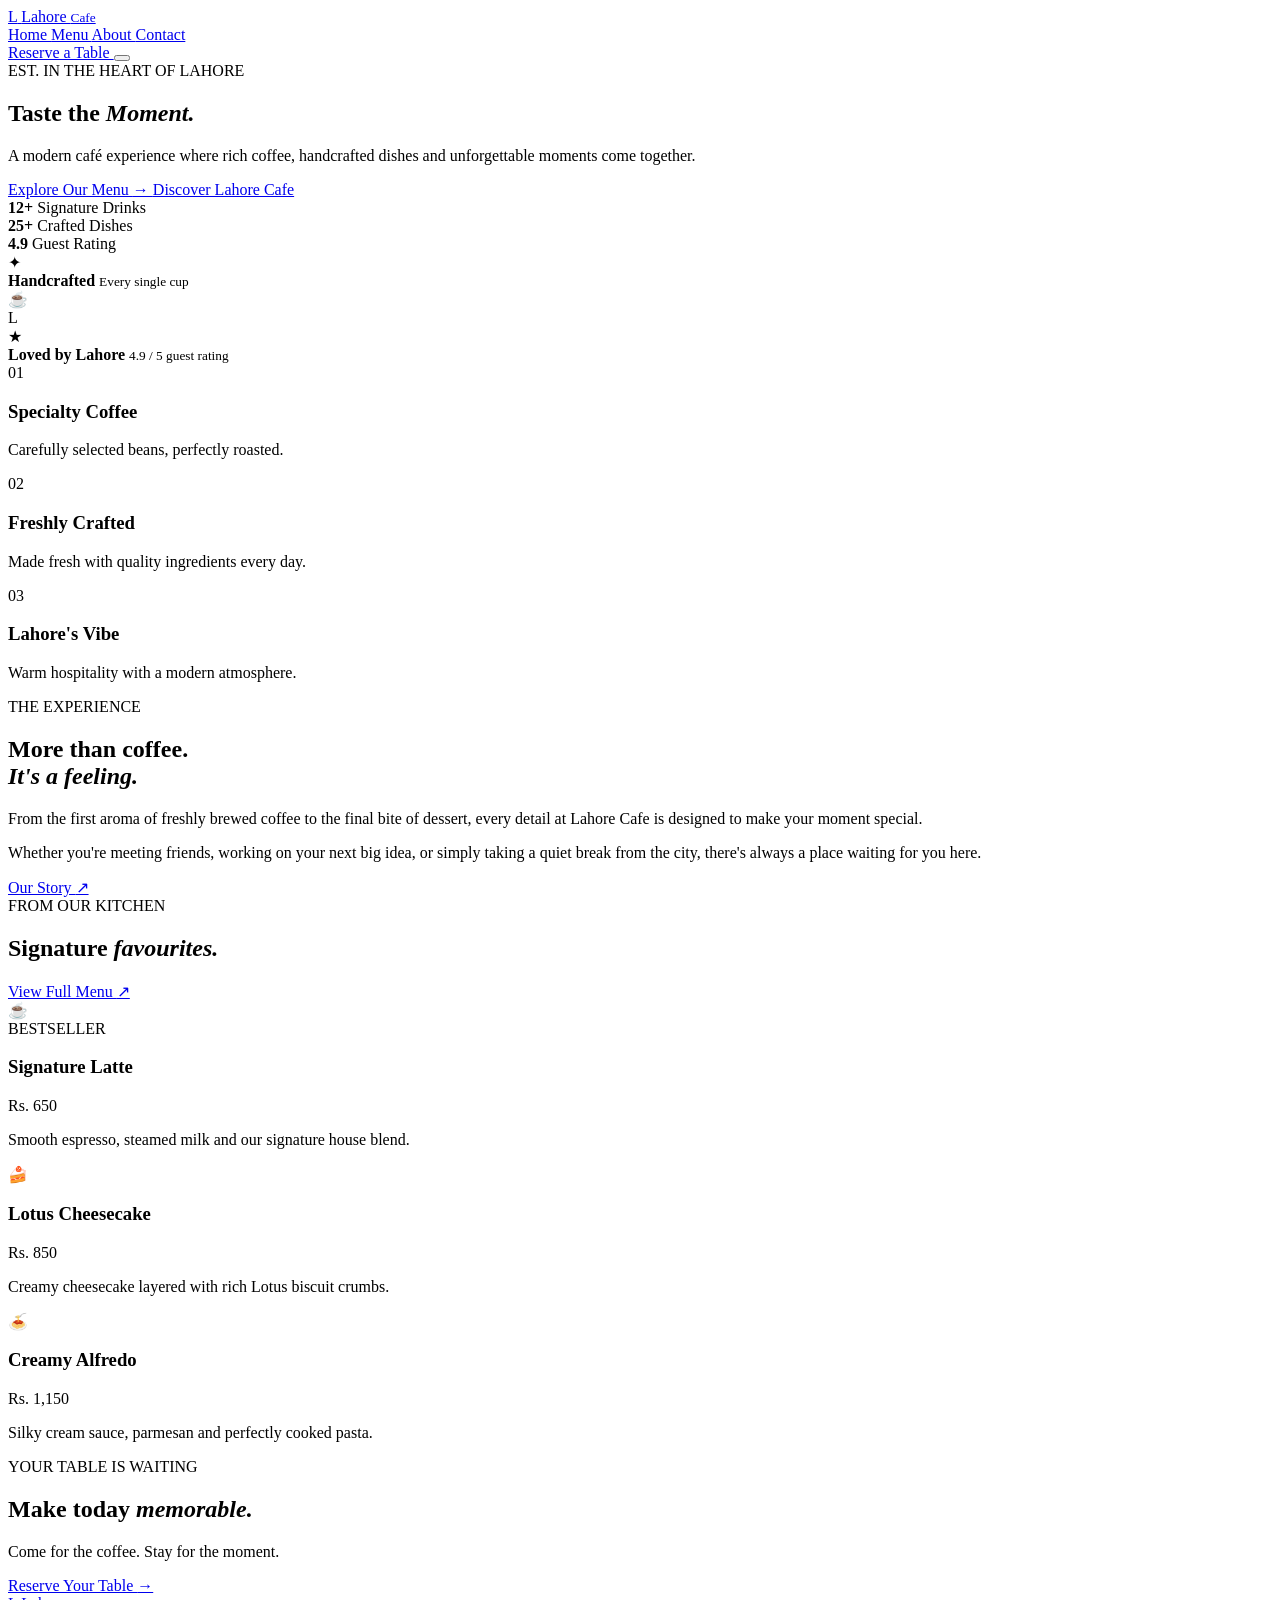
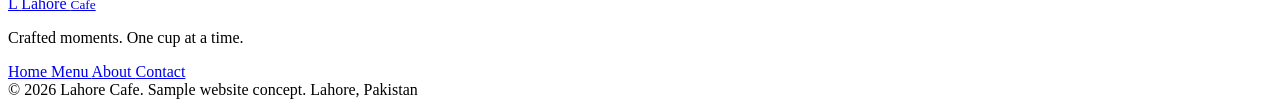
==== index.html @ 4e948d3b "Add files via upload" ====
<!DOCTYPE html>
<html lang="en">
<head>
    <meta charset="UTF-8">

    <meta
        name="viewport"
        content="width=device-width, initial-scale=1.0"
    >

    <meta
        name="description"
        content="Lahore Cafe — a premium café experience in the heart of Lahore."
    >

    <title>Lahore Cafe — Taste The Moment</title>

    <!-- Google Fonts -->
    <link rel="preconnect" href="https://fonts.googleapis.com">
    <link rel="preconnect" href="https://fonts.gstatic.com" crossorigin>

    <link
        href="https://fonts.googleapis.com/css2?family=Cormorant+Garamond:wght@400;500;600;700&family=Inter:wght@300;400;500;600&display=swap"
        rel="stylesheet"
    >

    <!-- Main CSS -->
    <link rel="stylesheet" href="style.css">
</head>

<body>

    <!-- =====================================================
         BACKGROUND
    ====================================================== -->

    <div class="ambient-background">

        <div class="ambient-glow glow-one"></div>
        <div class="ambient-glow glow-two"></div>
        <div class="ambient-glow glow-three"></div>

        <div class="grain"></div>

    </div>


    <!-- =====================================================
         NAVIGATION
    ====================================================== -->

    <header class="navbar" id="navbar">

        <a href="index.html" class="logo">
            <span class="logo-mark">L</span>

            <span class="logo-text">
                Lahore
                <small>Cafe</small>
            </span>
        </a>


        <nav class="nav-links" id="navLinks">

            <a href="index.html" class="active">
                Home
            </a>

            <a href="menu.html">
                Menu
            </a>

            <a href="about.html">
                About
            </a>

            <a href="contact.html">
                Contact
            </a>

        </nav>


        <a href="contact.html" class="nav-button">
            Reserve a Table
        </a>


        <button
            class="menu-toggle"
            id="menuToggle"
            aria-label="Open navigation"
        >
            <span></span>
            <span></span>
            <span></span>
        </button>

    </header>



    <!-- =====================================================
         HERO
    ====================================================== -->

    <main>

        <section class="hero">

            <!-- Left content -->

            <div class="hero-content">

                <div class="hero-eyebrow">
                    <span></span>
                    EST. IN THE HEART OF LAHORE
                </div>


                <h1 class="hero-title">

                    Taste
                    <span>the</span>

                    <em>
                        Moment.
                    </em>

                </h1>


                <p class="hero-description">

                    A modern café experience where rich coffee,
                    handcrafted dishes and unforgettable moments
                    come together.

                </p>


                <div class="hero-actions">

                    <a
                        href="menu.html"
                        class="btn btn-primary"
                    >
                        Explore Our Menu

                        <span class="btn-arrow">
                            →
                        </span>
                    </a>


                    <a
                        href="about.html"
                        class="btn btn-ghost"
                    >
                        Discover Lahore Cafe
                    </a>

                </div>


                <!-- Mini stats -->

                <div class="hero-stats">

                    <div class="stat">

                        <strong>
                            12+
                        </strong>

                        <span>
                            Signature Drinks
                        </span>

                    </div>


                    <div class="stat-line"></div>


                    <div class="stat">

                        <strong>
                            25+
                        </strong>

                        <span>
                            Crafted Dishes
                        </span>

                    </div>


                    <div class="stat-line"></div>


                    <div class="stat">

                        <strong>
                            4.9
                        </strong>

                        <span>
                            Guest Rating
                        </span>

                    </div>

                </div>

            </div>



            <!-- =================================================
                 3D COFFEE OBJECT
            ================================================== -->

            <div class="hero-visual">

                <div class="visual-orbit orbit-one"></div>
                <div class="visual-orbit orbit-two"></div>


                <div class="floating-card card-top">

                    <span class="card-icon">
                        ✦
                    </span>

                    <div>
                        <strong>
                            Handcrafted
                        </strong>

                        <small>
                            Every single cup
                        </small>
                    </div>

                </div>


                <!-- Coffee stage -->

                <div
                    class="coffee-stage"
                    id="coffeeStage"
                >

                    <div class="coffee-shadow"></div>


                    <div class="coffee-cup">

                        <div class="cup-rim">

                            <div class="coffee-liquid">

                                <div class="coffee-latte">
                                    ☕
                                </div>

                            </div>

                        </div>


                        <div class="cup-body">

                            <div class="cup-highlight"></div>

                            <div class="cup-logo">
                                L
                            </div>

                        </div>


                        <div class="cup-handle"></div>

                    </div>


                    <!-- Saucer -->

                    <div class="coffee-saucer"></div>


                    <!-- Steam -->

                    <div class="steam steam-one"></div>
                    <div class="steam steam-two"></div>
                    <div class="steam steam-three"></div>

                </div>



                <div class="floating-card card-bottom">

                    <span class="rating-star">
                        ★
                    </span>

                    <div>
                        <strong>
                            Loved by Lahore
                        </strong>

                        <small>
                            4.9 / 5 guest rating
                        </small>
                    </div>

                </div>


                <!-- Decorative floating dots -->

                <span class="floating-dot dot-one"></span>
                <span class="floating-dot dot-two"></span>
                <span class="floating-dot dot-three"></span>

            </div>

        </section>



        <!-- =====================================================
             FEATURE STRIP
        ====================================================== -->

        <section class="feature-strip">

            <div class="feature-item">

                <span class="feature-number">
                    01
                </span>

                <div>
                    <h3>
                        Specialty Coffee
                    </h3>

                    <p>
                        Carefully selected beans,
                        perfectly roasted.
                    </p>
                </div>

            </div>


            <div class="feature-item">

                <span class="feature-number">
                    02
                </span>

                <div>
                    <h3>
                        Freshly Crafted
                    </h3>

                    <p>
                        Made fresh with quality
                        ingredients every day.
                    </p>
                </div>

            </div>


            <div class="feature-item">

                <span class="feature-number">
                    03
                </span>

                <div>
                    <h3>
                        Lahore's Vibe
                    </h3>

                    <p>
                        Warm hospitality with
                        a modern atmosphere.
                    </p>
                </div>

            </div>

        </section>



        <!-- =====================================================
             INTRO SECTION
        ====================================================== -->

        <section class="intro-section">

            <div class="section-heading">

                <span class="section-label">
                    THE EXPERIENCE
                </span>

                <h2>
                    More than coffee.
                    <br>
                    <em>
                        It's a feeling.
                    </em>
                </h2>

            </div>


            <div class="intro-content">

                <p class="intro-large">

                    From the first aroma of freshly brewed
                    coffee to the final bite of dessert,
                    every detail at Lahore Cafe is designed
                    to make your moment special.

                </p>


                <p>

                    Whether you're meeting friends, working
                    on your next big idea, or simply taking
                    a quiet break from the city, there's
                    always a place waiting for you here.

                </p>


                <a
                    href="about.html"
                    class="text-link"
                >
                    Our Story
                    <span>↗</span>
                </a>

            </div>

        </section>



        <!-- =====================================================
             SIGNATURE MENU PREVIEW
        ====================================================== -->

        <section class="signature-section">

            <div class="section-top">

                <div>

                    <span class="section-label">
                        FROM OUR KITCHEN
                    </span>

                    <h2>
                        Signature
                        <em>
                            favourites.
                        </em>
                    </h2>

                </div>


                <a
                    href="menu.html"
                    class="text-link"
                >
                    View Full Menu
                    <span>↗</span>
                </a>

            </div>



            <div class="menu-preview-grid">

                <!-- Item 1 -->

                <article class="menu-card">

                    <div class="menu-image coffee-image">

                        <span>
                            ☕
                        </span>

                        <div class="menu-badge">
                            BESTSELLER
                        </div>

                    </div>


                    <div class="menu-card-content">

                        <div class="menu-title-row">

                            <h3>
                                Signature Latte
                            </h3>

                            <span>
                                Rs. 650
                            </span>

                        </div>

                        <p>
                            Smooth espresso, steamed milk
                            and our signature house blend.
                        </p>

                    </div>

                </article>



                <!-- Item 2 -->

                <article class="menu-card">

                    <div class="menu-image dessert-image">

                        <span>
                            🍰
                        </span>

                    </div>


                    <div class="menu-card-content">

                        <div class="menu-title-row">

                            <h3>
                                Lotus Cheesecake
                            </h3>

                            <span>
                                Rs. 850
                            </span>

                        </div>

                        <p>
                            Creamy cheesecake layered with
                            rich Lotus biscuit crumbs.
                        </p>

                    </div>

                </article>



                <!-- Item 3 -->

                <article class="menu-card">

                    <div class="menu-image pasta-image">

                        <span>
                            🍝
                        </span>

                    </div>


                    <div class="menu-card-content">

                        <div class="menu-title-row">

                            <h3>
                                Creamy Alfredo
                            </h3>

                            <span>
                                Rs. 1,150
                            </span>

                        </div>

                        <p>
                            Silky cream sauce, parmesan and
                            perfectly cooked pasta.
                        </p>

                    </div>

                </article>

            </div>

        </section>



        <!-- =====================================================
             CTA
        ====================================================== -->

        <section class="cta-section">

            <div class="cta-glow"></div>

            <span class="section-label">
                YOUR TABLE IS WAITING
            </span>

            <h2>
                Make today
                <em>
                    memorable.
                </em>
            </h2>

            <p>
                Come for the coffee.
                Stay for the moment.
            </p>

            <a
                href="contact.html"
                class="btn btn-primary"
            >
                Reserve Your Table

                <span class="btn-arrow">
                    →
                </span>
            </a>

        </section>

    </main>



    <!-- =====================================================
         FOOTER
    ====================================================== -->

    <footer class="footer">

        <div class="footer-brand">

            <a
                href="index.html"
                class="logo"
            >

                <span class="logo-mark">
                    L
                </span>

                <span class="logo-text">
                    Lahore
                    <small>
                        Cafe
                    </small>
                </span>

            </a>

            <p>
                Crafted moments.
                One cup at a time.
            </p>

        </div>


        <div class="footer-links">

            <a href="index.html">
                Home
            </a>

            <a href="menu.html">
                Menu
            </a>

            <a href="about.html">
                About
            </a>

            <a href="contact.html">
                Contact
            </a>

        </div>


        <div class="footer-bottom">

            <span>
                © 2026 Lahore Cafe.
                Sample website concept.
            </span>

            <span>
                Lahore, Pakistan
            </span>

        </div>

    </footer>



    <!-- Main JavaScript -->
    <script src="script.js"></script>

</body>
</html>
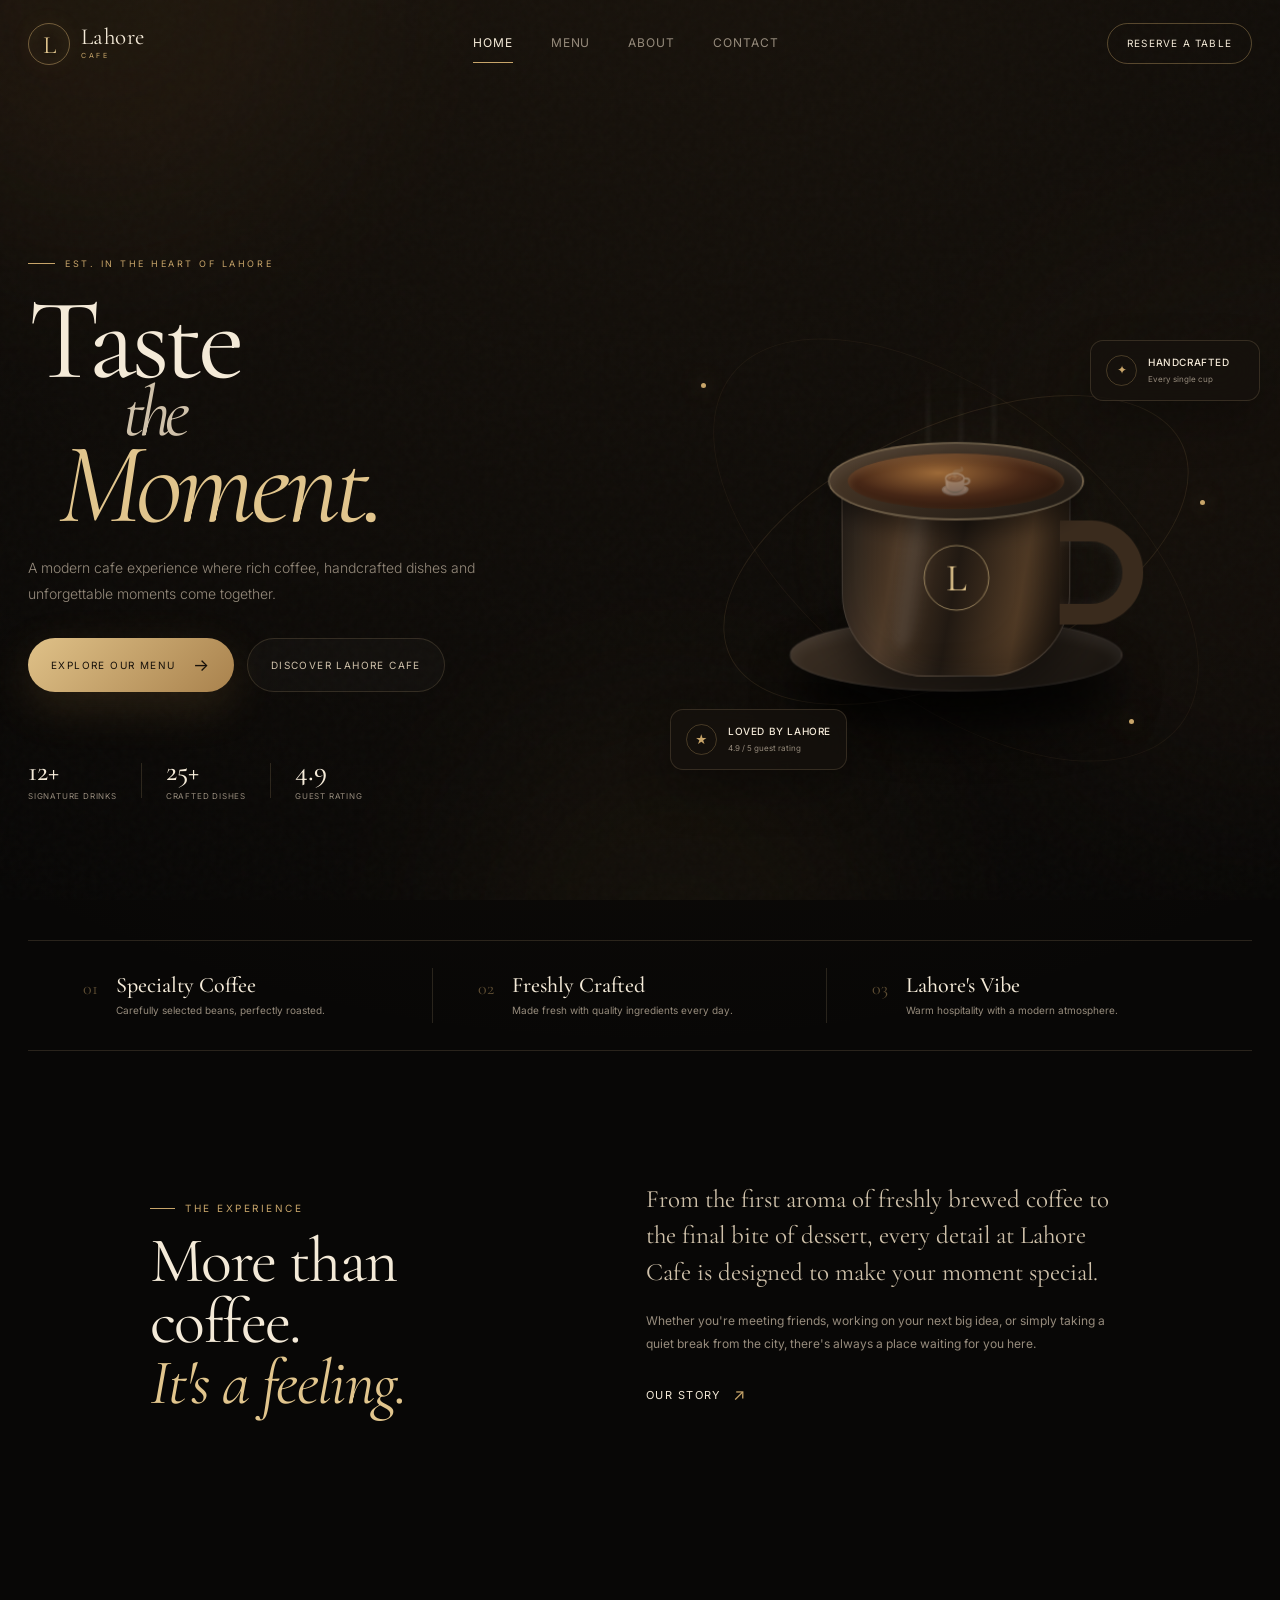
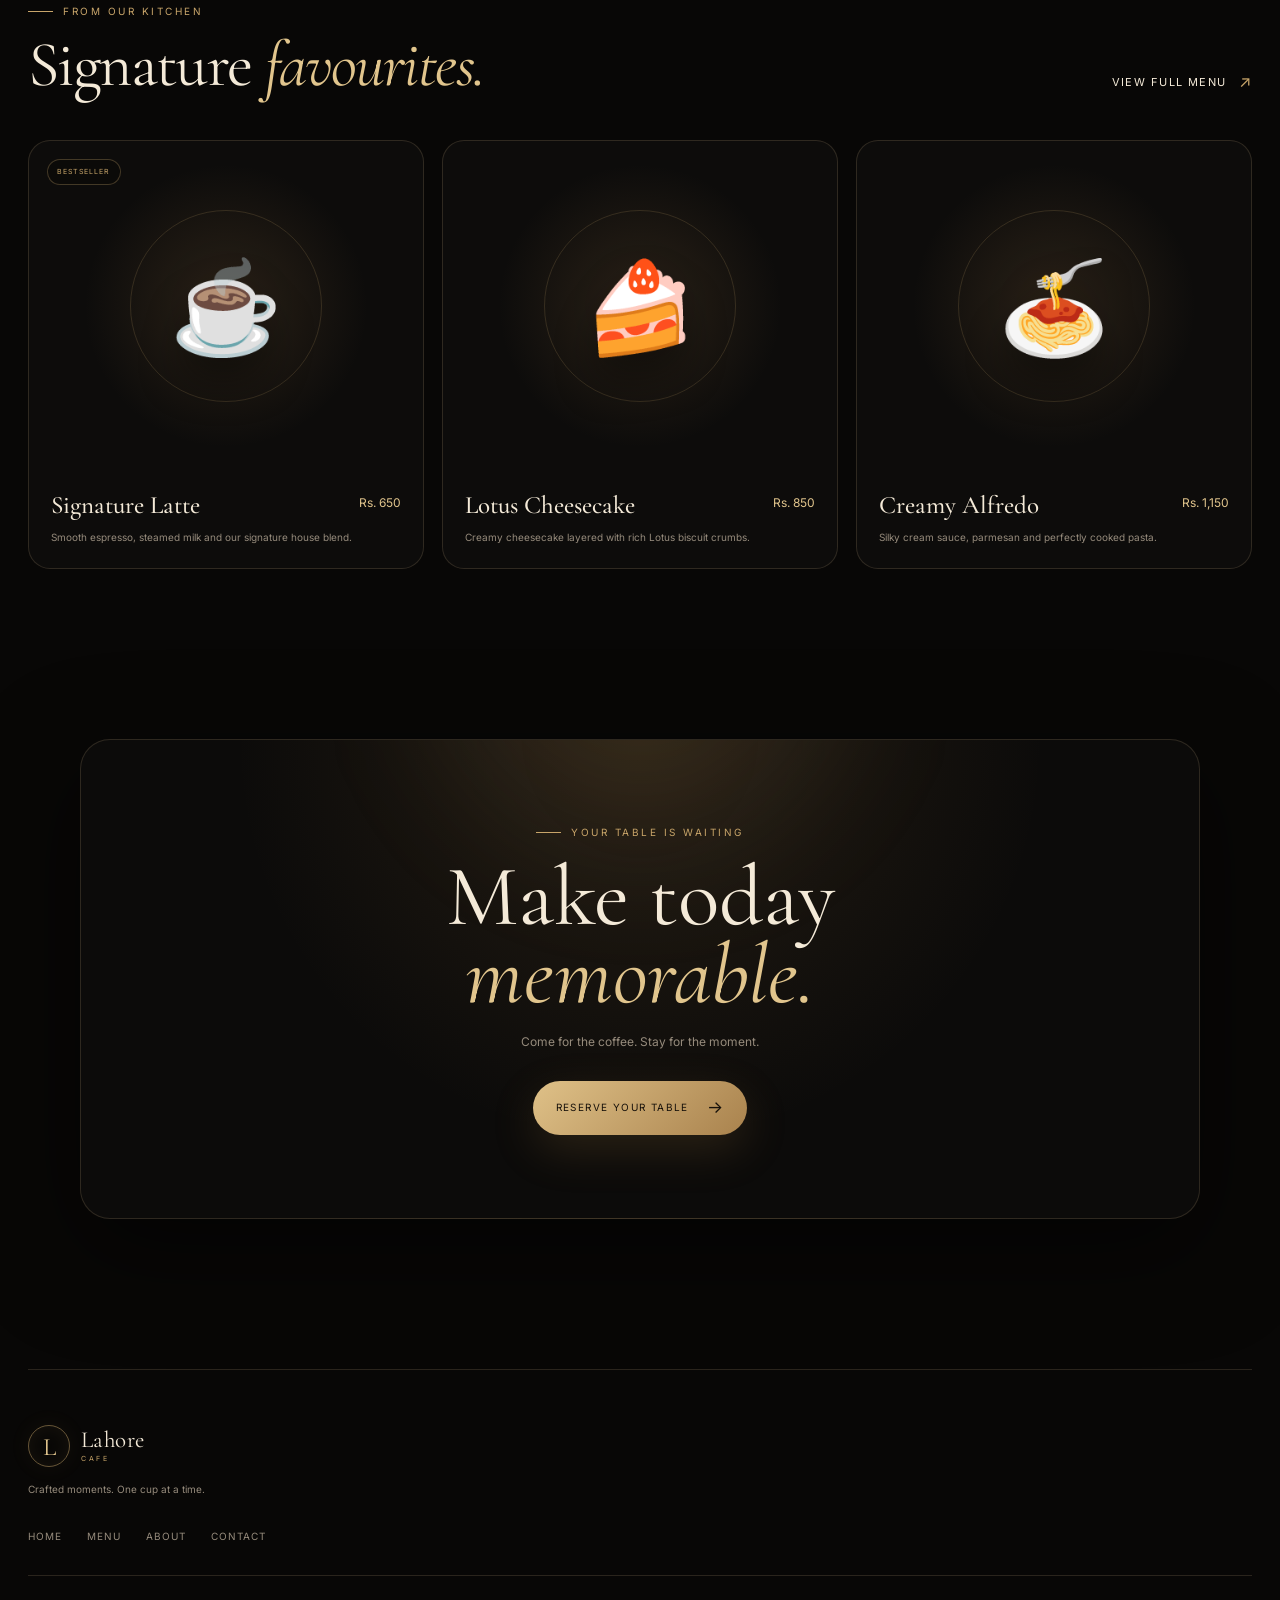
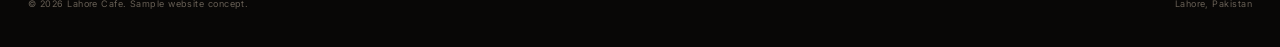
==== commit 94c452f5: "Update index.html" ====
--- a/index.html
+++ b/index.html
@@ -133,7 +133,7 @@
 
                 <p class="hero-description">
 
-                    A modern café experience where rich coffee,
+                    A modern cafe experience where rich coffee,
                     handcrafted dishes and unforgettable moments
                     come together.
 
@@ -739,4 +739,4 @@
     <script src="script.js"></script>
 
 </body>
-</html>+</html>
--- a/style.css
+++ b/style.css
@@ -0,0 +1,4840 @@
+
+/* =========================================================
+   LAHORE CAFE — PREMIUM 3D MASTER STYLESHEET
+   Pages:
+   index.html
+   about.html
+   contact.html
+   menu.html
+========================================================= */
+
+
+/* =========================================================
+   01. ROOT
+========================================================= */
+
+:root {
+
+    --bg: #080706;
+    --bg-soft: #0f0d0b;
+    --bg-card: rgba(25, 21, 17, .72);
+
+    --cream: #f4ead8;
+    --cream-soft: #cfc1aa;
+
+    --gold: #c8a56a;
+    --gold-light: #e1c58d;
+
+    --brown: #6d4f32;
+    --brown-dark: #241a12;
+
+    --white: #fffaf1;
+    --muted: #968b7c;
+
+    --border: rgba(220, 191, 142, .16);
+    --border-light: rgba(255, 255, 255, .09);
+
+    --shadow:
+        0 30px 100px rgba(0, 0, 0, .55);
+
+    --shadow-gold:
+        0 20px 80px rgba(200, 165, 106, .12);
+
+    --serif:
+        "Cormorant Garamond",
+        Georgia,
+        serif;
+
+    --sans:
+        "Inter",
+        Arial,
+        sans-serif;
+
+    --radius: 22px;
+
+    --container: 1240px;
+
+    --transition:
+        400ms cubic-bezier(.2,.8,.2,1);
+}
+
+
+/* =========================================================
+   02. RESET
+========================================================= */
+
+* {
+    margin: 0;
+    padding: 0;
+    box-sizing: border-box;
+}
+
+html {
+    scroll-behavior: smooth;
+}
+
+body {
+
+    min-height: 100vh;
+
+    background:
+        radial-gradient(
+            circle at 50% -10%,
+            rgba(137, 99, 53, .16),
+            transparent 38%
+        ),
+        var(--bg);
+
+    color: var(--cream);
+
+    font-family: var(--sans);
+
+    font-weight: 400;
+
+    line-height: 1.7;
+
+    overflow-x: hidden;
+}
+
+body.menu-open {
+    overflow: hidden;
+}
+
+a {
+    color: inherit;
+    text-decoration: none;
+}
+
+button,
+input,
+textarea,
+select {
+    font: inherit;
+}
+
+button {
+    border: 0;
+}
+
+img {
+    max-width: 100%;
+    display: block;
+}
+
+::selection {
+    background: var(--gold);
+    color: #100d08;
+}
+
+
+/* =========================================================
+   03. AMBIENT BACKGROUND
+========================================================= */
+
+.ambient-background {
+
+    position: fixed;
+
+    inset: 0;
+
+    z-index: -10;
+
+    overflow: hidden;
+
+    pointer-events: none;
+}
+
+.ambient-glow {
+
+    position: absolute;
+
+    border-radius: 50%;
+
+    filter: blur(90px);
+
+    opacity: .55;
+}
+
+.glow-one {
+
+    width: 500px;
+    height: 500px;
+
+    top: -250px;
+    left: -150px;
+
+    background:
+        rgba(137, 94, 48, .18);
+}
+
+.glow-two {
+
+    width: 600px;
+    height: 600px;
+
+    right: -300px;
+    top: 25%;
+
+    background:
+        rgba(93, 65, 38, .14);
+}
+
+.glow-three {
+
+    width: 450px;
+    height: 450px;
+
+    bottom: -250px;
+    left: 35%;
+
+    background:
+        rgba(185, 139, 74, .09);
+}
+
+.grain {
+
+    position: absolute;
+
+    inset: 0;
+
+    opacity: .045;
+
+    background-image:
+        url("data:image/svg+xml,%3Csvg viewBox='0 0 180 180' xmlns='http://www.w3.org/2000/svg'%3E%3Cfilter id='n'%3E%3CfeTurbulence type='fractalNoise' baseFrequency='.8' numOctaves='4' stitchTiles='stitch'/%3E%3C/filter%3E%3Crect width='100%25' height='100%25' filter='url(%23n)' opacity='.5'/%3E%3C/svg%3E");
+
+    pointer-events: none;
+}
+
+
+/* =========================================================
+   04. NAVBAR
+========================================================= */
+
+.navbar {
+
+    position: fixed;
+
+    top: 0;
+    left: 0;
+
+    width: 100%;
+
+    height: 88px;
+
+    padding:
+        0
+        max(28px, calc((100vw - var(--container)) / 2));
+
+    display: flex;
+
+    align-items: center;
+
+    justify-content: space-between;
+
+    gap: 30px;
+
+    z-index: 1000;
+
+    border-bottom:
+        1px solid transparent;
+
+    transition:
+        background var(--transition),
+        border-color var(--transition),
+        backdrop-filter var(--transition);
+}
+
+.navbar.scrolled {
+
+    background:
+        rgba(8, 7, 6, .78);
+
+    backdrop-filter:
+        blur(22px);
+
+    border-color:
+        var(--border);
+}
+
+.logo {
+
+    display: inline-flex;
+
+    align-items: center;
+
+    gap: 11px;
+
+    flex-shrink: 0;
+}
+
+.logo-mark {
+
+    width: 42px;
+    height: 42px;
+
+    display: grid;
+
+    place-items: center;
+
+    border:
+        1px solid
+        rgba(200, 165, 106, .5);
+
+    border-radius: 50%;
+
+    color: var(--gold-light);
+
+    font-family: var(--serif);
+
+    font-size: 25px;
+
+    box-shadow:
+        inset 0 0 20px rgba(200,165,106,.08),
+        0 0 25px rgba(200,165,106,.06);
+}
+
+.logo-text {
+
+    display: flex;
+
+    flex-direction: column;
+
+    color: var(--cream);
+
+    font-family: var(--serif);
+
+    font-size: 23px;
+
+    line-height: .8;
+
+    letter-spacing: .02em;
+}
+
+.logo-text small {
+
+    margin-top: 7px;
+
+    color: var(--gold);
+
+    font-family: var(--sans);
+
+    font-size: 7px;
+
+    letter-spacing: .38em;
+
+    text-transform: uppercase;
+}
+
+.nav-links {
+
+    display: flex;
+
+    align-items: center;
+
+    gap: 38px;
+}
+
+.nav-links a {
+
+    position: relative;
+
+    color: var(--muted);
+
+    font-size: 12px;
+
+    letter-spacing: .08em;
+
+    text-transform: uppercase;
+
+    transition:
+        color var(--transition);
+}
+
+.nav-links a::after {
+
+    content: "";
+
+    position: absolute;
+
+    left: 0;
+    bottom: -9px;
+
+    width: 0;
+    height: 1px;
+
+    background: var(--gold);
+
+    transition:
+        width var(--transition);
+}
+
+.nav-links a:hover,
+.nav-links a.active {
+
+    color: var(--cream);
+}
+
+.nav-links a:hover::after,
+.nav-links a.active::after {
+
+    width: 100%;
+}
+
+.nav-button {
+
+    padding:
+        11px 19px;
+
+    border:
+        1px solid
+        rgba(200,165,106,.38);
+
+    border-radius: 100px;
+
+    color: var(--cream);
+
+    font-size: 10px;
+
+    letter-spacing: .12em;
+
+    text-transform: uppercase;
+
+    transition:
+        transform var(--transition),
+        background var(--transition),
+        border-color var(--transition);
+}
+
+.nav-button:hover {
+
+    background:
+        rgba(200,165,106,.1);
+
+    border-color:
+        rgba(200,165,106,.75);
+
+    transform:
+        translateY(-2px);
+}
+
+.menu-toggle {
+
+    display: none;
+
+    width: 42px;
+    height: 42px;
+
+    padding: 9px;
+
+    background:
+        transparent;
+
+    cursor: pointer;
+}
+
+.menu-toggle span {
+
+    display: block;
+
+    width: 100%;
+    height: 1px;
+
+    margin: 6px 0;
+
+    background: var(--cream);
+
+    transition:
+        transform var(--transition),
+        opacity var(--transition);
+}
+
+
+/* =========================================================
+   05. COMMON LAYOUT
+========================================================= */
+
+.section-shell {
+
+    width: min(
+        var(--container),
+        calc(100% - 56px)
+    );
+
+    margin-inline: auto;
+}
+
+main {
+    position: relative;
+}
+
+section {
+    position: relative;
+}
+
+.section-label {
+
+    display: inline-flex;
+
+    align-items: center;
+
+    gap: 10px;
+
+    color: var(--gold);
+
+    font-size: 10px;
+
+    letter-spacing: .25em;
+
+    text-transform: uppercase;
+}
+
+.section-label::before {
+
+    content: "";
+
+    width: 25px;
+    height: 1px;
+
+    background: var(--gold);
+}
+
+.section-heading h2,
+.section-top h2,
+.philosophy-intro h2,
+.values-section h2 {
+
+    margin-top: 14px;
+
+    color: var(--cream);
+
+    font-family: var(--serif);
+
+    font-size:
+        clamp(44px, 5vw, 72px);
+
+    font-weight: 400;
+
+    line-height: .95;
+
+    letter-spacing: -.025em;
+}
+
+h1 em,
+h2 em {
+
+    color: var(--gold-light);
+
+    font-style: italic;
+}
+
+.text-link {
+
+    display: inline-flex;
+
+    align-items: center;
+
+    gap: 12px;
+
+    color: var(--cream);
+
+    font-size: 11px;
+
+    letter-spacing: .13em;
+
+    text-transform: uppercase;
+
+    transition:
+        color var(--transition),
+        gap var(--transition);
+}
+
+.text-link span {
+
+    color: var(--gold);
+
+    font-size: 16px;
+
+    transition:
+        transform var(--transition);
+}
+
+.text-link:hover {
+
+    color: var(--gold-light);
+
+    gap: 17px;
+}
+
+.text-link:hover span {
+
+    transform:
+        translate(3px,-3px);
+}
+
+
+/* =========================================================
+   06. BUTTONS
+========================================================= */
+
+.btn {
+
+    min-height: 54px;
+
+    display: inline-flex;
+
+    align-items: center;
+
+    justify-content: center;
+
+    gap: 18px;
+
+    padding:
+        0 23px;
+
+    border-radius: 100px;
+
+    font-size: 10px;
+
+    letter-spacing: .14em;
+
+    text-transform: uppercase;
+
+    transition:
+        transform var(--transition),
+        box-shadow var(--transition),
+        background var(--transition),
+        border-color var(--transition);
+}
+
+.btn-primary {
+
+    background:
+        linear-gradient(
+            135deg,
+            #dfc188,
+            #a9824d
+        );
+
+    color: #17110a;
+
+    box-shadow:
+        0 15px 45px rgba(190,145,73,.17);
+}
+
+.btn-primary:hover {
+
+    transform:
+        translateY(-4px);
+
+    box-shadow:
+        0 20px 60px rgba(190,145,73,.28);
+}
+
+.btn-ghost {
+
+    border:
+        1px solid
+        var(--border);
+
+    color: var(--cream-soft);
+
+    background:
+        rgba(255,255,255,.025);
+}
+
+.btn-ghost:hover {
+
+    transform:
+        translateY(-4px);
+
+    border-color:
+        rgba(200,165,106,.5);
+
+    background:
+        rgba(200,165,106,.07);
+}
+
+.btn-arrow {
+
+    font-size: 17px;
+
+    line-height: 1;
+}
+
+
+/* =========================================================
+   07. HERO
+========================================================= */
+
+.hero {
+
+    min-height: 920px;
+
+    width: min(
+        var(--container),
+        calc(100% - 56px)
+    );
+
+    margin-inline: auto;
+
+    padding-top: 180px;
+
+    display: grid;
+
+    grid-template-columns:
+        1fr 1fr;
+
+    align-items: center;
+
+    gap: 40px;
+}
+
+.hero-content {
+
+    position: relative;
+
+    z-index: 5;
+
+    padding-bottom: 40px;
+}
+
+.hero-eyebrow {
+
+    display: flex;
+
+    align-items: center;
+
+    gap: 10px;
+
+    color: var(--gold);
+
+    font-size: 9px;
+
+    letter-spacing: .28em;
+
+    text-transform: uppercase;
+}
+
+.hero-eyebrow span {
+
+    width: 27px;
+    height: 1px;
+
+    background: var(--gold);
+}
+
+.hero-title {
+
+    max-width: 650px;
+
+    margin:
+        25px 0;
+
+    color: var(--cream);
+
+    font-family: var(--serif);
+
+    font-size:
+        clamp(76px, 9vw, 132px);
+
+    font-weight: 400;
+
+    line-height: .77;
+
+    letter-spacing: -.045em;
+}
+
+.hero-title span {
+
+    display: block;
+
+    margin-left: 16%;
+
+    color: var(--cream-soft);
+
+    font-size: .63em;
+
+    font-style: italic;
+}
+
+.hero-title em {
+
+    display: block;
+
+    margin-left: 5%;
+
+    color: var(--gold-light);
+
+    font-style: italic;
+}
+
+.hero-description {
+
+    max-width: 470px;
+
+    margin-bottom: 30px;
+
+    color: var(--muted);
+
+    font-size: 14px;
+
+    font-weight: 300;
+
+    line-height: 1.9;
+}
+
+.hero-actions {
+
+    display: flex;
+
+    flex-wrap: wrap;
+
+    gap: 13px;
+}
+
+.hero-stats {
+
+    margin-top: 65px;
+
+    display: flex;
+
+    align-items: center;
+
+    gap: 24px;
+}
+
+.stat {
+
+    display: flex;
+
+    flex-direction: column;
+}
+
+.stat strong {
+
+    color: var(--cream);
+
+    font-family: var(--serif);
+
+    font-size: 28px;
+
+    font-weight: 500;
+
+    line-height: 1;
+}
+
+.stat span {
+
+    margin-top: 5px;
+
+    color: var(--muted);
+
+    font-size: 8px;
+
+    letter-spacing: .1em;
+
+    text-transform: uppercase;
+}
+
+.stat-line {
+
+    width: 1px;
+    height: 35px;
+
+    background:
+        var(--border);
+}
+
+
+/* =========================================================
+   08. 3D COFFEE HERO
+========================================================= */
+
+.hero-visual {
+
+    position: relative;
+
+    min-height: 620px;
+
+    display: grid;
+
+    place-items: center;
+
+    perspective: 1200px;
+}
+
+.coffee-stage {
+
+    position: relative;
+
+    width: 410px;
+    height: 410px;
+
+    transform-style: preserve-3d;
+
+    transition:
+        transform 200ms ease-out;
+}
+
+.coffee-stage::before {
+
+    content: "";
+
+    position: absolute;
+
+    inset: 12%;
+
+    border-radius: 50%;
+
+    background:
+        radial-gradient(
+            circle,
+            rgba(200,165,106,.13),
+            transparent 67%
+        );
+
+    filter: blur(30px);
+
+    transform:
+        translateZ(-80px);
+}
+
+.coffee-shadow {
+
+    position: absolute;
+
+    width: 310px;
+    height: 70px;
+
+    left: 50%;
+    bottom: 28px;
+
+    transform:
+        translateX(-50%);
+
+    border-radius: 50%;
+
+    background:
+        rgba(0,0,0,.65);
+
+    filter: blur(25px);
+}
+
+.coffee-saucer {
+
+    position: absolute;
+
+    width: 330px;
+    height: 72px;
+
+    left: 50%;
+    bottom: 65px;
+
+    transform:
+        translateX(-50%)
+        translateZ(10px);
+
+    border-radius: 50%;
+
+    background:
+        linear-gradient(
+            145deg,
+            #3d3024,
+            #17130f
+        );
+
+    border:
+        1px solid
+        rgba(255,255,255,.12);
+
+    box-shadow:
+        inset 0 7px 15px rgba(255,255,255,.07),
+        0 25px 40px rgba(0,0,0,.5);
+}
+
+.coffee-cup {
+
+    position: absolute;
+
+    width: 245px;
+    height: 250px;
+
+    left: 50%;
+    top: 100px;
+
+    transform:
+        translateX(-50%)
+        rotateX(-2deg)
+        translateZ(50px);
+
+    transform-style: preserve-3d;
+}
+
+.cup-rim {
+
+    position: absolute;
+
+    width: 245px;
+    height: 75px;
+
+    top: 0;
+
+    border-radius: 50%;
+
+    background:
+        linear-gradient(
+            145deg,
+            #4b3928,
+            #1c1712
+        );
+
+    border:
+        2px solid
+        rgba(229,207,166,.28);
+
+    z-index: 4;
+
+    box-shadow:
+        inset 0 7px 13px rgba(255,255,255,.07),
+        0 12px 20px rgba(0,0,0,.4);
+}
+
+.coffee-liquid {
+
+    position: absolute;
+
+    width: 207px;
+    height: 53px;
+
+    top: 9px;
+    left: 17px;
+
+    border-radius: 50%;
+
+    background:
+        radial-gradient(
+            ellipse at 42% 35%,
+            #9d6a38,
+            #472716 48%,
+            #1d1009 90%
+        );
+
+    box-shadow:
+        inset 0 3px 8px rgba(255,208,143,.18);
+}
+
+.coffee-latte {
+
+    position: absolute;
+
+    inset: 0;
+
+    display: grid;
+
+    place-items: center;
+
+    color: rgba(235,204,157,.7);
+
+    font-size: 25px;
+
+    opacity: .45;
+}
+
+.cup-body {
+
+    position: absolute;
+
+    left: 13px;
+    right: 13px;
+
+    top: 35px;
+
+    height: 190px;
+
+    overflow: hidden;
+
+    border-radius:
+        12px 12px 80px 80px;
+
+    background:
+        linear-gradient(
+            100deg,
+            #17120e 0%,
+            #4c3826 25%,
+            #211912 50%,
+            #503a25 76%,
+            #15100c 100%
+        );
+
+    border:
+        1px solid
+        rgba(255,255,255,.13);
+
+    box-shadow:
+        inset 25px 0 30px rgba(255,255,255,.035),
+        inset -20px 0 30px rgba(0,0,0,.3),
+        0 25px 35px rgba(0,0,0,.4);
+}
+
+.cup-highlight {
+
+    position: absolute;
+
+    width: 35px;
+    height: 145px;
+
+    top: 18px;
+    left: 48px;
+
+    border-radius: 50%;
+
+    background:
+        linear-gradient(
+            90deg,
+            transparent,
+            rgba(255,255,255,.09),
+            transparent
+        );
+
+    transform:
+        rotate(8deg);
+
+    filter: blur(5px);
+}
+
+.cup-logo {
+
+    position: absolute;
+
+    left: 50%;
+    top: 50%;
+
+    transform:
+        translate(-50%,-50%);
+
+    width: 63px;
+    height: 63px;
+
+    display: grid;
+
+    place-items: center;
+
+    border:
+        1px solid
+        rgba(225,197,141,.55);
+
+    border-radius: 50%;
+
+    color: var(--gold-light);
+
+    font-family: var(--serif);
+
+    font-size: 37px;
+}
+
+.cup-handle {
+
+    position: absolute;
+
+    width: 80px;
+    height: 100px;
+
+    right: -57px;
+    top: 75px;
+
+    border:
+        20px solid #3a2b1d;
+
+    border-left:
+        0;
+
+    border-radius:
+        0 60px 60px 0;
+
+    box-shadow:
+        inset -5px 0 10px rgba(255,255,255,.05);
+}
+
+.steam {
+
+    position: absolute;
+
+    width: 2px;
+    height: 105px;
+
+    top: 8px;
+
+    border-radius: 50%;
+
+    background:
+        linear-gradient(
+            to top,
+            rgba(255,255,255,.16),
+            transparent
+        );
+
+    filter: blur(2px);
+
+    animation:
+        steamFloat 4s ease-in-out infinite;
+}
+
+.steam-one {
+    left: 43%;
+}
+
+.steam-two {
+    left: 51%;
+    height: 125px;
+    animation-delay: -1.5s;
+}
+
+.steam-three {
+    left: 59%;
+    height: 95px;
+    animation-delay: -2.5s;
+}
+
+@keyframes steamFloat {
+
+    0%,
+    100% {
+        opacity: 0;
+        transform:
+            translateY(18px)
+            scaleX(1);
+    }
+
+    40% {
+        opacity: .55;
+    }
+
+    70% {
+        opacity: .2;
+    }
+
+    100% {
+        transform:
+            translateY(-35px)
+            scaleX(2);
+    }
+}
+
+
+/* =========================================================
+   09. ORBITS + FLOATING CARDS
+========================================================= */
+
+.visual-orbit,
+.about-orbit,
+.contact-orbit,
+.menu-orbit {
+
+    position: absolute;
+
+    border:
+        1px solid
+        rgba(200,165,106,.12);
+
+    border-radius: 50%;
+
+    pointer-events: none;
+}
+
+.orbit-one {
+
+    width: 500px;
+    height: 250px;
+
+    transform:
+        rotate(-25deg);
+
+    animation:
+        orbitRotate 15s linear infinite;
+}
+
+.orbit-two {
+
+    width: 570px;
+    height: 300px;
+
+    transform:
+        rotate(38deg);
+
+    opacity: .5;
+
+    animation:
+        orbitRotateReverse 20s linear infinite;
+}
+
+@keyframes orbitRotate {
+
+    from {
+        transform:
+            rotate(-25deg)
+            rotateZ(0deg);
+    }
+
+    to {
+        transform:
+            rotate(-25deg)
+            rotateZ(360deg);
+    }
+}
+
+@keyframes orbitRotateReverse {
+
+    from {
+        transform:
+            rotate(38deg)
+            rotateZ(360deg);
+    }
+
+    to {
+        transform:
+            rotate(38deg)
+            rotateZ(0deg);
+    }
+}
+
+.floating-card {
+
+    position: absolute;
+
+    z-index: 8;
+
+    display: flex;
+
+    align-items: center;
+
+    gap: 11px;
+
+    min-width: 170px;
+
+    padding: 13px 15px;
+
+    background:
+        rgba(22,18,14,.7);
+
+    border:
+        1px solid
+        var(--border);
+
+    border-radius: 13px;
+
+    backdrop-filter:
+        blur(18px);
+
+    box-shadow:
+        0 20px 45px rgba(0,0,0,.28);
+
+    animation:
+        cardFloat 5s ease-in-out infinite;
+}
+
+.card-top {
+
+    top: 100px;
+    right: -8px;
+}
+
+.card-bottom {
+
+    bottom: 90px;
+    left: 10px;
+
+    animation-delay:
+        -2.2s;
+}
+
+.card-icon,
+.rating-star {
+
+    width: 31px;
+    height: 31px;
+
+    display: grid;
+
+    place-items: center;
+
+    border:
+        1px solid
+        rgba(200,165,106,.28);
+
+    border-radius: 50%;
+
+    color: var(--gold);
+
+    font-size: 12px;
+}
+
+.floating-card strong {
+
+    display: block;
+
+    color: var(--cream);
+
+    font-size: 10px;
+
+    font-weight: 500;
+
+    letter-spacing: .06em;
+
+    text-transform: uppercase;
+}
+
+.floating-card small {
+
+    display: block;
+
+    color: var(--muted);
+
+    font-size: 8px;
+
+    margin-top: 2px;
+}
+
+@keyframes cardFloat {
+
+    0%,
+    100% {
+        transform:
+            translateY(0);
+    }
+
+    50% {
+        transform:
+            translateY(-12px);
+    }
+}
+
+.floating-dot {
+
+    position: absolute;
+
+    width: 5px;
+    height: 5px;
+
+    border-radius: 50%;
+
+    background:
+        var(--gold);
+
+    box-shadow:
+        0 0 20px
+        rgba(200,165,106,.7);
+
+    animation:
+        dotFloat 4s ease-in-out infinite;
+}
+
+.dot-one {
+    top: 23%;
+    left: 7%;
+}
+
+.dot-two {
+    right: 8%;
+    top: 42%;
+    animation-delay: -1s;
+}
+
+.dot-three {
+    bottom: 22%;
+    right: 20%;
+    animation-delay: -2s;
+}
+
+@keyframes dotFloat {
+
+    0%,
+    100% {
+        transform:
+            translateY(0);
+        opacity: .4;
+    }
+
+    50% {
+        transform:
+            translateY(-18px);
+        opacity: 1;
+    }
+}
+
+
+/* =========================================================
+   10. FEATURE STRIP
+========================================================= */
+
+.feature-strip {
+
+    width: min(
+        var(--container),
+        calc(100% - 56px)
+    );
+
+    margin:
+        20px auto
+        130px;
+
+    padding:
+        27px 30px;
+
+    display: grid;
+
+    grid-template-columns:
+        repeat(3, 1fr);
+
+    border-top:
+        1px solid
+        var(--border);
+
+    border-bottom:
+        1px solid
+        var(--border);
+
+    gap: 20px;
+}
+
+.feature-item {
+
+    display: flex;
+
+    align-items: flex-start;
+
+    gap: 18px;
+
+    padding:
+        5px 25px;
+
+    border-right:
+        1px solid
+        var(--border);
+}
+
+.feature-item:last-child {
+    border-right: 0;
+}
+
+.feature-number {
+
+    color:
+        rgba(200,165,106,.45);
+
+    font-family: var(--serif);
+
+    font-size: 18px;
+}
+
+.feature-item h3 {
+
+    color: var(--cream);
+
+    font-family: var(--serif);
+
+    font-size: 22px;
+
+    font-weight: 500;
+
+    line-height: 1.1;
+}
+
+.feature-item p {
+
+    margin-top: 5px;
+
+    color: var(--muted);
+
+    font-size: 10px;
+
+    line-height: 1.6;
+}
+
+
+/* =========================================================
+   11. INTRO
+========================================================= */
+
+.intro-section {
+
+    width: min(
+        980px,
+        calc(100% - 56px)
+    );
+
+    margin:
+        0 auto
+        180px;
+
+    display: grid;
+
+    grid-template-columns:
+        .9fr 1.1fr;
+
+    gap: 100px;
+
+    align-items: end;
+}
+
+.intro-content {
+
+    padding-bottom: 5px;
+}
+
+.intro-large {
+
+    margin-bottom: 20px;
+
+    color: var(--cream-soft);
+
+    font-family: var(--serif);
+
+    font-size: 25px;
+
+    line-height: 1.45;
+}
+
+.intro-content > p:not(.intro-large) {
+
+    margin-bottom: 24px;
+
+    color: var(--muted);
+
+    font-size: 12px;
+
+    line-height: 1.9;
+}
+
+
+/* =========================================================
+   12. SIGNATURE MENU
+========================================================= */
+
+.signature-section {
+
+    width: min(
+        var(--container),
+        calc(100% - 56px)
+    );
+
+    margin:
+        0 auto
+        170px;
+}
+
+.section-top {
+
+    margin-bottom: 45px;
+
+    display: flex;
+
+    justify-content: space-between;
+
+    align-items: end;
+
+    gap: 30px;
+}
+
+.menu-preview-grid {
+
+    display: grid;
+
+    grid-template-columns:
+        repeat(3, 1fr);
+
+    gap: 18px;
+}
+
+.menu-card {
+
+    overflow: hidden;
+
+    border:
+        1px solid
+        var(--border);
+
+    border-radius:
+        var(--radius);
+
+    background:
+        rgba(255,255,255,.025);
+
+    transition:
+        transform var(--transition),
+        border-color var(--transition),
+        box-shadow var(--transition);
+}
+
+.menu-card:hover {
+
+    transform:
+        translateY(-10px);
+
+    border-color:
+        rgba(200,165,106,.3);
+
+    box-shadow:
+        var(--shadow-gold);
+}
+
+.menu-image {
+
+    height: 330px;
+
+    position: relative;
+
+    display: grid;
+
+    place-items: center;
+
+    overflow: hidden;
+
+    background:
+        radial-gradient(
+            circle at center,
+            rgba(159,116,67,.2),
+            transparent 55%
+        );
+}
+
+.menu-image::before {
+
+    content: "";
+
+    position: absolute;
+
+    width: 190px;
+    height: 190px;
+
+    border-radius: 50%;
+
+    border:
+        1px solid
+        rgba(200,165,106,.18);
+}
+
+.menu-image span {
+
+    position: relative;
+
+    z-index: 2;
+
+    font-size: 90px;
+
+    filter:
+        drop-shadow(
+            0 25px 20px rgba(0,0,0,.4)
+        );
+
+    transform:
+        translateZ(40px);
+
+    transition:
+        transform var(--transition);
+}
+
+.menu-card:hover .menu-image span {
+
+    transform:
+        translateY(-10px)
+        scale(1.08);
+}
+
+.menu-badge {
+
+    position: absolute;
+
+    top: 18px;
+    left: 18px;
+
+    padding:
+        6px 9px;
+
+    border:
+        1px solid
+        rgba(200,165,106,.3);
+
+    border-radius: 50px;
+
+    color: var(--gold);
+
+    background:
+        rgba(10,8,6,.5);
+
+    font-size: 7px;
+
+    letter-spacing: .15em;
+}
+
+.menu-card-content {
+
+    padding: 22px;
+}
+
+.menu-title-row {
+
+    display: flex;
+
+    justify-content: space-between;
+
+    gap: 15px;
+}
+
+.menu-title-row h3 {
+
+    color: var(--cream);
+
+    font-family: var(--serif);
+
+    font-size: 25px;
+
+    font-weight: 500;
+
+    line-height: 1;
+}
+
+.menu-title-row span {
+
+    color: var(--gold-light);
+
+    font-size: 12px;
+
+    white-space: nowrap;
+}
+
+.menu-card-content p {
+
+    margin-top: 11px;
+
+    color: var(--muted);
+
+    font-size: 10px;
+
+    line-height: 1.7;
+}
+
+
+/* =========================================================
+   13. CTA
+========================================================= */
+
+.cta-section {
+
+    width: min(
+        1120px,
+        calc(100% - 56px)
+    );
+
+    min-height: 480px;
+
+    margin:
+        0 auto
+        150px;
+
+    padding: 70px 40px;
+
+    display: flex;
+
+    flex-direction: column;
+
+    align-items: center;
+
+    justify-content: center;
+
+    text-align: center;
+
+    overflow: hidden;
+
+    border:
+        1px solid
+        var(--border);
+
+    border-radius:
+        30px;
+
+    background:
+        radial-gradient(
+            circle at 50% 0%,
+            rgba(178,131,67,.14),
+            transparent 55%
+        ),
+        rgba(255,255,255,.018);
+
+    box-shadow:
+        var(--shadow);
+}
+
+.cta-glow {
+
+    position: absolute;
+
+    width: 400px;
+    height: 400px;
+
+    top: -300px;
+
+    border-radius: 50%;
+
+    background:
+        rgba(200,165,106,.1);
+
+    filter:
+        blur(70px);
+}
+
+.cta-section h2 {
+
+    position: relative;
+
+    max-width: 700px;
+
+    margin:
+        18px 0;
+
+    color: var(--cream);
+
+    font-family: var(--serif);
+
+    font-size:
+        clamp(52px, 7vw, 86px);
+
+    font-weight: 400;
+
+    line-height: .9;
+}
+
+.cta-section p {
+
+    position: relative;
+
+    max-width: 450px;
+
+    margin-bottom: 28px;
+
+    color: var(--muted);
+
+    font-size: 12px;
+}
+
+.cta-actions {
+
+    display: flex;
+
+    gap: 12px;
+
+    flex-wrap: wrap;
+
+    justify-content: center;
+}
+
+
+/* =========================================================
+   14. FOOTER
+========================================================= */
+
+.footer {
+
+    width: min(
+        var(--container),
+        calc(100% - 56px)
+    );
+
+    margin:
+        0 auto;
+
+    padding:
+        55px 0
+        35px;
+
+    border-top:
+        1px solid
+        var(--border);
+}
+
+.footer-brand p {
+
+    margin-top: 14px;
+
+    color: var(--muted);
+
+    font-size: 10px;
+}
+
+.footer-links {
+
+    margin:
+        30px 0;
+
+    display: flex;
+
+    gap: 25px;
+
+    flex-wrap: wrap;
+}
+
+.footer-links a {
+
+    color: var(--muted);
+
+    font-size: 10px;
+
+    letter-spacing: .1em;
+
+    text-transform: uppercase;
+
+    transition:
+        color var(--transition);
+}
+
+.footer-links a:hover,
+.footer-links a.active {
+
+    color: var(--gold-light);
+}
+
+.footer-bottom {
+
+    padding-top: 20px;
+
+    display: flex;
+
+    justify-content: space-between;
+
+    gap: 20px;
+
+    border-top:
+        1px solid
+        var(--border);
+
+    color: #675f55;
+
+    font-size: 9px;
+
+    letter-spacing: .05em;
+}
+
+
+/* =========================================================
+   15. INNER PAGE HERO
+========================================================= */
+
+.page-hero {
+
+    min-height: 760px;
+
+    width: min(
+        var(--container),
+        calc(100% - 56px)
+    );
+
+    margin-inline: auto;
+
+    padding-top: 170px;
+
+    display: grid;
+
+    grid-template-columns:
+        1fr 1fr;
+
+    align-items: center;
+
+    gap: 50px;
+}
+
+.page-hero-content {
+
+    position: relative;
+
+    z-index: 5;
+}
+
+.page-hero-content h1 {
+
+    margin:
+        22px 0;
+
+    color: var(--cream);
+
+    font-family: var(--serif);
+
+    font-size:
+        clamp(65px, 7vw, 105px);
+
+    font-weight: 400;
+
+    line-height: .84;
+
+    letter-spacing: -.04em;
+}
+
+.page-hero-content p {
+
+    max-width: 490px;
+
+    color: var(--muted);
+
+    font-size: 13px;
+
+    line-height: 1.9;
+}
+
+
+/* =========================================================
+   16. ABOUT HERO OBJECT
+========================================================= */
+
+.about-hero-object,
+.contact-hero-object,
+.menu-hero-object {
+
+    position: relative;
+
+    min-height: 500px;
+
+    display: grid;
+
+    place-items: center;
+
+    perspective: 1000px;
+}
+
+.about-cup {
+
+    position: relative;
+
+    width: 240px;
+    height: 245px;
+
+    transform:
+        rotate(-6deg)
+        translateZ(50px);
+
+    transform-style: preserve-3d;
+
+    animation:
+        objectFloat 6s ease-in-out infinite;
+}
+
+.about-cup-rim {
+
+    position: absolute;
+
+    top: 0;
+
+    width: 240px;
+    height: 70px;
+
+    border-radius: 50%;
+
+    background:
+        linear-gradient(
+            145deg,
+            #4b3826,
+            #17120e
+        );
+
+    border:
+        2px solid
+        rgba(230,210,175,.25);
+
+    z-index: 3;
+}
+
+.about-coffee {
+
+    position: absolute;
+
+    inset: 9px 17px;
+
+    border-radius: 50%;
+
+    background:
+        radial-gradient(
+            circle,
+            #9d6a38,
+            #29170d 70%
+        );
+}
+
+.about-cup-body {
+
+    position: absolute;
+
+    top: 34px;
+    left: 14px;
+    right: 14px;
+
+    height: 190px;
+
+    border-radius:
+        12px 12px 80px 80px;
+
+    background:
+        linear-gradient(
+            100deg,
+            #15100c,
+            #59402a,
+            #1d1510,
+            #503823,
+            #15100c
+        );
+
+    border:
+        1px solid
+        rgba(255,255,255,.12);
+
+    display: grid;
+
+    place-items: center;
+}
+
+.about-cup-body span {
+
+    width: 65px;
+    height: 65px;
+
+    display: grid;
+
+    place-items: center;
+
+    border:
+        1px solid
+        rgba(225,197,141,.5);
+
+    border-radius: 50%;
+
+    color: var(--gold-light);
+
+    font-family: var(--serif);
+
+    font-size: 37px;
+}
+
+.about-cup-handle {
+
+    position: absolute;
+
+    right: -60px;
+    top: 72px;
+
+    width: 80px;
+    height: 100px;
+
+    border:
+        20px solid #39291c;
+
+    border-left: 0;
+
+    border-radius:
+        0 60px 60px 0;
+}
+
+.about-steam {
+
+    position: absolute;
+
+    top: 85px;
+
+    width: 2px;
+    height: 110px;
+
+    background:
+        linear-gradient(
+            to top,
+            rgba(255,255,255,.2),
+            transparent
+        );
+
+    filter: blur(2px);
+
+    animation:
+        steamFloat 4s ease-in-out infinite;
+}
+
+.about-steam:nth-of-type(3) {
+    margin-left: -45px;
+}
+
+.about-steam:nth-of-type(4) {
+    animation-delay: -1.2s;
+}
+
+.about-steam:nth-of-type(5) {
+    margin-left: 45px;
+    animation-delay: -2.2s;
+}
+
+@keyframes objectFloat {
+
+    0%,
+    100% {
+        transform:
+            rotate(-6deg)
+            translateY(0)
+            translateZ(50px);
+    }
+
+    50% {
+        transform:
+            rotate(-3deg)
+            translateY(-18px)
+            translateZ(70px);
+    }
+}
+
+
+/* =========================================================
+   17. ABOUT STORY
+========================================================= */
+
+.about-story {
+
+    padding:
+        80px 0
+        150px;
+}
+
+.story-grid {
+
+    margin-top: 70px;
+
+    display: grid;
+
+    grid-template-columns:
+        1.3fr .7fr;
+
+    gap: 120px;
+}
+
+.story-main {
+
+    max-width: 700px;
+}
+
+.story-lead {
+
+    color: var(--cream);
+
+    font-family: var(--serif);
+
+    font-size: 31px;
+
+    line-height: 1.35;
+}
+
+.story-main p:not(.story-lead) {
+
+    margin-top: 25px;
+
+    color: var(--muted);
+
+    font-size: 13px;
+
+    line-height: 2;
+}
+
+.story-side {
+
+    align-self: end;
+
+    padding:
+        25px;
+
+    border-left:
+        1px solid
+        var(--border);
+}
+
+.story-number {
+
+    color: var(--gold);
+
+    font-family: var(--serif);
+
+    font-size: 55px;
+
+    line-height: 1;
+}
+
+.story-line {
+
+    width: 50px;
+    height: 1px;
+
+    margin:
+        20px 0;
+
+    background: var(--gold);
+}
+
+.story-side p {
+
+    color: var(--muted);
+
+    font-size: 11px;
+
+    line-height: 1.8;
+}
+
+
+/* =========================================================
+   18. PHILOSOPHY
+========================================================= */
+
+.philosophy-section {
+
+    padding-bottom: 160px;
+}
+
+.philosophy-grid {
+
+    margin-top: 60px;
+
+    display: grid;
+
+    grid-template-columns:
+        repeat(3, 1fr);
+
+    gap: 16px;
+}
+
+.philosophy-card {
+
+    position: relative;
+
+    min-height: 360px;
+
+    padding: 35px;
+
+    overflow: hidden;
+
+    border:
+        1px solid
+        var(--border);
+
+    border-radius:
+        var(--radius);
+
+    background:
+        linear-gradient(
+            145deg,
+            rgba(255,255,255,.035),
+            rgba(255,255,255,.008)
+        );
+
+    transition:
+        transform var(--transition),
+        border-color var(--transition),
+        background var(--transition);
+}
+
+.philosophy-card:hover {
+
+    transform:
+        translateY(-8px);
+
+    border-color:
+        rgba(200,165,106,.32);
+
+    background:
+        linear-gradient(
+            145deg,
+            rgba(200,165,106,.07),
+            rgba(255,255,255,.01)
+        );
+}
+
+.philosophy-number {
+
+    color:
+        rgba(200,165,106,.4);
+
+    font-family: var(--serif);
+
+    font-size: 18px;
+}
+
+.philosophy-icon {
+
+    margin:
+        55px 0 25px;
+
+    width: 50px;
+    height: 50px;
+
+    display: grid;
+
+    place-items: center;
+
+    border:
+        1px solid
+        rgba(200,165,106,.28);
+
+    border-radius: 50%;
+
+    color: var(--gold);
+
+    font-size: 17px;
+}
+
+.philosophy-card h3 {
+
+    color: var(--cream);
+
+    font-family: var(--serif);
+
+    font-size: 31px;
+
+    font-weight: 500;
+}
+
+.philosophy-card p {
+
+    margin-top: 10px;
+
+    color: var(--muted);
+
+    font-size: 11px;
+
+    line-height: 1.8;
+}
+
+
+/* =========================================================
+   19. EXPERIENCE
+========================================================= */
+
+.experience-section {
+
+    padding-bottom: 160px;
+
+    display: grid;
+
+    grid-template-columns:
+        1fr 1fr;
+
+    gap: 100px;
+
+    align-items: center;
+}
+
+.experience-visual {
+
+    position: relative;
+
+    min-height: 500px;
+
+    display: grid;
+
+    place-items: center;
+}
+
+.experience-frame {
+
+    width: 340px;
+    height: 430px;
+
+    padding: 14px;
+
+    transform:
+        rotate(-4deg);
+
+    border:
+        1px solid
+        rgba(200,165,106,.25);
+
+    background:
+        linear-gradient(
+            145deg,
+            #3b2a1a,
+            #100d09
+        );
+
+    box-shadow:
+        30px 40px 80px rgba(0,0,0,.4);
+}
+
+.experience-inner {
+
+    width: 100%;
+    height: 100%;
+
+    display: flex;
+
+    flex-direction: column;
+
+    align-items: center;
+
+    justify-content: center;
+
+    border:
+        1px solid
+        rgba(200,165,106,.15);
+
+    background:
+        radial-gradient(
+            circle,
+            rgba(200,165,106,.15),
+            transparent 65%
+        );
+}
+
+.experience-symbol {
+
+    width: 100px;
+    height: 100px;
+
+    display: grid;
+
+    place-items: center;
+
+    border:
+        1px solid
+        rgba(200,165,106,.5);
+
+    border-radius: 50%;
+
+    color: var(--gold-light);
+
+    font-family: var(--serif);
+
+    font-size: 65px;
+}
+
+.experience-caption {
+
+    margin-top: 20px;
+
+    color: var(--gold);
+
+    font-size: 8px;
+
+    letter-spacing: .4em;
+}
+
+.experience-floating-card {
+
+    position: absolute;
+
+    right: 4%;
+    bottom: 30px;
+
+    padding:
+        17px 22px;
+
+    display: flex;
+
+    flex-direction: column;
+
+    border:
+        1px solid
+        var(--border);
+
+    border-radius: 13px;
+
+    background:
+        rgba(18,14,10,.82);
+
+    backdrop-filter:
+        blur(15px);
+
+    box-shadow:
+        var(--shadow);
+
+    transform:
+        rotate(3deg);
+}
+
+.experience-floating-card strong {
+
+    color: var(--gold-light);
+
+    font-family: var(--serif);
+
+    font-size: 28px;
+
+    line-height: 1;
+}
+
+.experience-floating-card span {
+
+    margin-top: 5px;
+
+    color: var(--muted);
+
+    font-size: 8px;
+
+    text-transform: uppercase;
+
+    letter-spacing: .1em;
+}
+
+.experience-content > p {
+
+    margin-top: 22px;
+
+    color: var(--muted);
+
+    font-size: 13px;
+
+    line-height: 1.9;
+}
+
+.experience-signature {
+
+    margin-top: 35px;
+
+    display: flex;
+
+    align-items: center;
+
+    gap: 15px;
+
+    color: var(--gold);
+
+    font-family: var(--serif);
+
+    font-size: 20px;
+}
+
+.signature-line {
+
+    width: 50px;
+    height: 1px;
+
+    background: var(--gold);
+}
+
+
+/* =========================================================
+   20. VALUES
+========================================================= */
+
+.values-section {
+
+    padding-bottom: 150px;
+}
+
+.values-list {
+
+    margin-top: 45px;
+
+    border-top:
+        1px solid
+        var(--border);
+}
+
+.value-row {
+
+    min-height: 105px;
+
+    display: grid;
+
+    grid-template-columns:
+        70px 1fr 1fr;
+
+    align-items: center;
+
+    gap: 30px;
+
+    border-bottom:
+        1px solid
+        var(--border);
+
+    transition:
+        padding var(--transition),
+        background var(--transition);
+}
+
+.value-row:hover {
+
+    padding-left: 15px;
+
+    background:
+        linear-gradient(
+            90deg,
+            rgba(200,165,106,.05),
+            transparent
+        );
+}
+
+.value-number {
+
+    color:
+        rgba(200,165,106,.45);
+
+    font-family: var(--serif);
+
+    font-size: 18px;
+}
+
+.value-row h3 {
+
+    color: var(--cream);
+
+    font-family: var(--serif);
+
+    font-size: 29px;
+
+    font-weight: 500;
+}
+
+.value-row p {
+
+    color: var(--muted);
+
+    font-size: 11px;
+}
+
+
+/* =========================================================
+   21. CONTACT HERO
+========================================================= */
+
+.contact-glass-card {
+
+    width: 280px;
+    height: 350px;
+
+    display: flex;
+
+    flex-direction: column;
+
+    align-items: center;
+
+    justify-content: center;
+
+    border:
+        1px solid
+        rgba(200,165,106,.3);
+
+    border-radius:
+        20px;
+
+    background:
+        linear-gradient(
+            145deg,
+            rgba(255,255,255,.06),
+            rgba(255,255,255,.015)
+        );
+
+    box-shadow:
+        0 40px 100px rgba(0,0,0,.45),
+        inset 0 0 50px rgba(200,165,106,.04);
+
+    backdrop-filter:
+        blur(18px);
+
+    transform:
+        rotateY(-12deg)
+        rotateX(5deg);
+
+    animation:
+        objectFloat 7s ease-in-out infinite;
+}
+
+.contact-card-symbol {
+
+    width: 85px;
+    height: 85px;
+
+    display: grid;
+
+    place-items: center;
+
+    border:
+        1px solid
+        rgba(200,165,106,.5);
+
+    border-radius: 50%;
+
+    color: var(--gold-light);
+
+    font-family: var(--serif);
+
+    font-size: 55px;
+}
+
+.contact-card-title {
+
+    margin-top: 25px;
+
+    color: var(--cream);
+
+    font-family: var(--serif);
+
+    font-size: 24px;
+
+    letter-spacing: .04em;
+}
+
+.contact-card-subtitle {
+
+    margin-top: 5px;
+
+    color: var(--gold);
+
+    font-size: 8px;
+
+    letter-spacing: .3em;
+}
+
+.contact-floating-dot {
+
+    position: absolute;
+
+    width: 5px;
+    height: 5px;
+
+    background: var(--gold);
+
+    border-radius: 50%;
+
+    box-shadow:
+        0 0 25px rgba(200,165,106,.7);
+
+    animation:
+        dotFloat 5s ease-in-out infinite;
+}
+
+
+/* =========================================================
+   22. CONTACT INFO
+========================================================= */
+
+.contact-information {
+
+    padding:
+        80px 0
+        150px;
+}
+
+.contact-info-grid {
+
+    margin-top: 65px;
+
+    display: grid;
+
+    grid-template-columns:
+        repeat(3, 1fr);
+
+    gap: 17px;
+}
+
+.contact-info-card {
+
+    min-height: 350px;
+
+    padding: 32px;
+
+    position: relative;
+
+    overflow: hidden;
+
+    border:
+        1px solid
+        var(--border);
+
+    border-radius:
+        var(--radius);
+
+    background:
+        rgba(255,255,255,.018);
+
+    transition:
+        transform var(--transition),
+        border-color var(--transition);
+}
+
+.contact-info-card:hover {
+
+    transform:
+        translateY(-8px);
+
+    border-color:
+        rgba(200,165,106,.32);
+}
+
+.contact-info-number {
+
+    color:
+        rgba(200,165,106,.45);
+
+    font-family: var(--serif);
+
+    font-size: 18px;
+}
+
+.contact-info-icon {
+
+    width: 50px;
+    height: 50px;
+
+    margin:
+        50px 0 25px;
+
+    display: grid;
+
+    place-items: center;
+
+    border:
+        1px solid
+        rgba(200,165,106,.3);
+
+    border-radius: 50%;
+
+    color: var(--gold);
+
+    font-size: 16px;
+}
+
+.contact-info-card h3 {
+
+    color: var(--cream);
+
+    font-family: var(--serif);
+
+    font-size: 31px;
+
+    font-weight: 500;
+}
+
+.contact-info-card p {
+
+    margin:
+        10px 0 22px;
+
+    color: var(--muted);
+
+    font-size: 11px;
+
+    line-height: 1.9;
+}
+
+
+/* =========================================================
+   23. RESERVATION
+========================================================= */
+
+.reservation-section {
+
+    padding-bottom: 160px;
+}
+
+.reservation-wrapper {
+
+    padding: 55px;
+
+    display: grid;
+
+    grid-template-columns:
+        .75fr 1.25fr;
+
+    gap: 70px;
+
+    border:
+        1px solid
+        var(--border);
+
+    border-radius:
+        28px;
+
+    background:
+        radial-gradient(
+            circle at 0% 50%,
+            rgba(200,165,106,.08),
+            transparent 40%
+        ),
+        rgba(255,255,255,.018);
+
+    box-shadow:
+        var(--shadow);
+}
+
+.reservation-content h2 {
+
+    margin-top: 16px;
+
+    color: var(--cream);
+
+    font-family: var(--serif);
+
+    font-size:
+        clamp(48px, 5vw, 68px);
+
+    font-weight: 400;
+
+    line-height: .9;
+}
+
+.reservation-content > p {
+
+    margin-top: 25px;
+
+    color: var(--muted);
+
+    font-size: 12px;
+
+    line-height: 1.9;
+}
+
+.reservation-note {
+
+    margin-top: 30px;
+
+    padding: 15px;
+
+    display: flex;
+
+    gap: 12px;
+
+    border:
+        1px solid
+        var(--border);
+
+    border-radius: 12px;
+
+    background:
+        rgba(200,165,106,.035);
+}
+
+.reservation-note span {
+
+    color: var(--gold);
+}
+
+.reservation-note p {
+
+    color: var(--muted);
+
+    font-size: 9px;
+
+    line-height: 1.6;
+}
+
+.reservation-form {
+
+    display: flex;
+
+    flex-direction: column;
+
+    gap: 18px;
+}
+
+.form-row {
+
+    display: grid;
+
+    grid-template-columns:
+        1fr 1fr;
+
+    gap: 15px;
+}
+
+.form-group {
+
+    display: flex;
+
+    flex-direction: column;
+
+    gap: 7px;
+}
+
+.form-group label {
+
+    color: var(--cream-soft);
+
+    font-size: 9px;
+
+    letter-spacing: .12em;
+
+    text-transform: uppercase;
+}
+
+.form-group input,
+.form-group select,
+.form-group textarea {
+
+    width: 100%;
+
+    border:
+        1px solid
+        var(--border);
+
+    border-radius: 10px;
+
+    outline: none;
+
+    color: var(--cream);
+
+    background:
+        rgba(255,255,255,.035);
+
+    transition:
+        border-color var(--transition),
+        background var(--transition),
+        box-shadow var(--transition);
+}
+
+.form-group input,
+.form-group select {
+
+    height: 49px;
+
+    padding:
+        0 14px;
+}
+
+.form-group textarea {
+
+    padding: 14px;
+
+    resize: vertical;
+
+    min-height: 120px;
+}
+
+.form-group input::placeholder,
+.form-group textarea::placeholder {
+
+    color:
+        #645d54;
+}
+
+.form-group select option {
+
+    color: #111;
+
+    background: #eee;
+}
+
+.form-group input:focus,
+.form-group select:focus,
+.form-group textarea:focus {
+
+    border-color:
+        rgba(200,165,106,.6);
+
+    background:
+        rgba(200,165,106,.035);
+
+    box-shadow:
+        0 0 0 3px rgba(200,165,106,.05);
+}
+
+.form-submit {
+
+    margin-top: 3px;
+
+    cursor: pointer;
+}
+
+.form-status {
+
+    min-height: 20px;
+
+    color: var(--gold-light);
+
+    font-size: 10px;
+}
+
+
+/* =========================================================
+   24. LOCATION MAP
+========================================================= */
+
+.location-section {
+
+    padding-bottom: 150px;
+}
+
+.location-header {
+
+    margin-bottom: 40px;
+
+    display: flex;
+
+    align-items: end;
+
+    justify-content: space-between;
+
+    gap: 30px;
+}
+
+.location-header h2 {
+
+    margin-top: 12px;
+
+    font-family: var(--serif);
+
+    font-size:
+        clamp(45px, 5vw, 70px);
+
+    font-weight: 400;
+
+    line-height: .9;
+}
+
+.map-card {
+
+    position: relative;
+
+    height: 450px;
+
+    overflow: hidden;
+
+    border:
+        1px solid
+        var(--border);
+
+    border-radius:
+        25px;
+
+    background:
+        #11100e;
+}
+
+.map-grid {
+
+    position: absolute;
+
+    inset: -100px;
+
+    opacity: .55;
+
+    background:
+        linear-gradient(
+            30deg,
+            transparent 47%,
+            rgba(200,165,106,.08) 48%,
+            transparent 49%
+        ),
+        linear-gradient(
+            120deg,
+            transparent 47%,
+            rgba(200,165,106,.06) 48%,
+            transparent 49%
+        );
+
+    background-size:
+        130px 130px;
+
+    transform:
+        rotate(-8deg)
+        scale(1.3);
+}
+
+.map-glow {
+
+    position: absolute;
+
+    width: 300px;
+    height: 300px;
+
+    left: 50%;
+    top: 50%;
+
+    transform:
+        translate(-50%,-50%);
+
+    border-radius: 50%;
+
+    background:
+        rgba(200,165,106,.09);
+
+    filter: blur(55px);
+}
+
+.map-pin {
+
+    position: absolute;
+
+    left: 50%;
+    top: 50%;
+
+    transform:
+        translate(-50%,-50%);
+
+    width: 70px;
+    height: 70px;
+
+    display: grid;
+
+    place-items: center;
+
+    border:
+        1px solid
+        rgba(200,165,106,.6);
+
+    border-radius: 50%;
+
+    background:
+        rgba(30,22,15,.85);
+
+    box-shadow:
+        0 0 0 15px rgba(200,165,106,.04),
+        0 0 0 35px rgba(200,165,106,.02),
+        0 20px 50px rgba(0,0,0,.5);
+}
+
+.map-pin-core {
+
+    width: 43px;
+    height: 43px;
+
+    display: grid;
+
+    place-items: center;
+
+    border-radius: 50%;
+
+    color: var(--gold-light);
+
+    font-family: var(--serif);
+
+    font-size: 28px;
+
+    background:
+        rgba(200,165,106,.08);
+}
+
+.map-label {
+
+    position: absolute;
+
+    left: calc(50% + 65px);
+    top: calc(50% - 15px);
+
+    padding:
+        12px 17px;
+
+    display: flex;
+
+    flex-direction: column;
+
+    border:
+        1px solid
+        var(--border);
+
+    border-radius: 10px;
+
+    background:
+        rgba(12,10,8,.82);
+
+    backdrop-filter:
+        blur(10px);
+}
+
+.map-label strong {
+
+    color: var(--cream);
+
+    font-family: var(--serif);
+
+    font-size: 18px;
+}
+
+.map-label span {
+
+    color: var(--muted);
+
+    font-size: 8px;
+}
+
+
+/* =========================================================
+   25. FAQ
+========================================================= */
+
+.faq-section {
+
+    padding-bottom: 150px;
+}
+
+.faq-list {
+
+    max-width: 900px;
+
+    margin:
+        55px auto 0;
+}
+
+.faq-item {
+
+    border-top:
+        1px solid
+        var(--border);
+}
+
+.faq-item:last-child {
+
+    border-bottom:
+        1px solid
+        var(--border);
+}
+
+.faq-item summary {
+
+    min-height: 80px;
+
+    padding:
+        0 5px;
+
+    display: flex;
+
+    align-items: center;
+
+    justify-content: space-between;
+
+    cursor: pointer;
+
+    list-style: none;
+
+    color: var(--cream);
+
+    font-family: var(--serif);
+
+    font-size: 24px;
+}
+
+.faq-item summary::-webkit-details-marker {
+    display: none;
+}
+
+.faq-item summary span {
+
+    color: var(--gold);
+
+    font-family: var(--sans);
+
+    font-size: 20px;
+
+    transition:
+        transform var(--transition);
+}
+
+.faq-item[open] summary span {
+
+    transform:
+        rotate(45deg);
+}
+
+.faq-answer {
+
+    max-width: 750px;
+
+    padding:
+        0 45px 28px 5px;
+
+    color: var(--muted);
+
+    font-size: 11px;
+
+    line-height: 1.9;
+}
+
+
+/* =========================================================
+   26. MENU HERO
+========================================================= */
+
+.menu-hero-object {
+
+    perspective: 1100px;
+}
+
+.menu-plate {
+
+    position: relative;
+
+    width: 350px;
+    height: 350px;
+
+    display: grid;
+
+    place-items: center;
+
+    border-radius: 50%;
+
+    background:
+        radial-gradient(
+            circle,
+            #3a2b1d,
+            #16110c 65%
+        );
+
+    border:
+        1px solid
+        rgba(220,193,145,.2);
+
+    box-shadow:
+        0 40px 80px rgba(0,0,0,.5),
+        inset 0 0 35px rgba(255,255,255,.05);
+
+    transform:
+        rotateX(62deg)
+        rotateZ(-15deg);
+
+    animation:
+        plateFloat 7s ease-in-out infinite;
+}
+
+.menu-plate::before {
+
+    content: "";
+
+    position: absolute;
+
+    inset: 25px;
+
+    border:
+        1px solid
+        rgba(200,165,106,.2);
+
+    border-radius: 50%;
+}
+
+.plate-glow {
+
+    position: absolute;
+
+    width: 150px;
+    height: 150px;
+
+    border-radius: 50%;
+
+    background:
+        rgba(200,165,106,.15);
+
+    filter:
+        blur(35px);
+}
+
+.plate-food {
+
+    position: relative;
+
+    width: 145px;
+    height: 145px;
+
+    display: grid;
+
+    place-items: center;
+
+    border-radius: 50%;
+
+    background:
+        radial-gradient(
+            circle at 35% 30%,
+            #d7a566,
+            #74441f 55%,
+            #241309
+        );
+
+    box-shadow:
+        0 20px 30px rgba(0,0,0,.4);
+}
+
+.food-symbol {
+
+    font-size: 62px;
+
+    transform:
+        rotateX(-62deg)
+        rotateZ(15deg);
+
+    filter:
+        drop-shadow(
+            0 10px 10px rgba(0,0,0,.4)
+        );
+}
+
+.menu-floating-price {
+
+    position: absolute;
+
+    right: 4%;
+    bottom: 90px;
+
+    padding:
+        13px 18px;
+
+    display: flex;
+
+    flex-direction: column;
+
+    border:
+        1px solid
+        var(--border);
+
+    border-radius: 12px;
+
+    background:
+        rgba(15,12,9,.8);
+
+    backdrop-filter:
+        blur(14px);
+
+    transform:
+        rotate(-4deg);
+
+    animation:
+        cardFloat 5s ease-in-out infinite;
+}
+
+.menu-floating-price span {
+
+    color: var(--muted);
+
+    font-size: 7px;
+
+    letter-spacing: .15em;
+}
+
+.menu-floating-price strong {
+
+    color: var(--gold-light);
+
+    font-family: var(--serif);
+
+    font-size: 23px;
+}
+
+@keyframes plateFloat {
+
+    0%,
+    100% {
+        transform:
+            rotateX(62deg)
+            rotateZ(-15deg)
+            translateY(0);
+    }
+
+    50% {
+        transform:
+            rotateX(62deg)
+            rotateZ(-12deg)
+            translateY(-15px);
+    }
+}
+
+
+/* =========================================================
+   27. MENU INTRO
+========================================================= */
+
+.menu-intro {
+
+    padding:
+        60px 0
+        110px;
+
+    display: flex;
+
+    align-items: end;
+
+    justify-content: space-between;
+
+    gap: 60px;
+}
+
+.menu-intro-copy {
+
+    max-width: 700px;
+}
+
+.menu-intro-copy h2 {
+
+    margin-top: 15px;
+
+    font-family: var(--serif);
+
+    font-size:
+        clamp(48px, 5vw, 70px);
+
+    font-weight: 400;
+
+    line-height: .9;
+}
+
+.menu-intro-copy p {
+
+    max-width: 600px;
+
+    margin-top: 25px;
+
+    color: var(--muted);
+
+    font-size: 12px;
+
+    line-height: 1.9;
+}
+
+.menu-intro-mark {
+
+    width: 130px;
+    height: 130px;
+
+    flex-shrink: 0;
+
+    display: flex;
+
+    flex-direction: column;
+
+    align-items: center;
+
+    justify-content: center;
+
+    border:
+        1px solid
+        rgba(200,165,106,.25);
+
+    border-radius: 50%;
+
+    background:
+        rgba(200,165,106,.025);
+
+    transform:
+        rotate(8deg);
+}
+
+.menu-intro-mark span {
+
+    color: var(--gold-light);
+
+    font-family: var(--serif);
+
+    font-size: 55px;
+
+    line-height: .8;
+}
+
+.menu-intro-mark small {
+
+    margin-top: 10px;
+
+    color: var(--gold);
+
+    font-size: 7px;
+
+    letter-spacing: .4em;
+}
+
+
+/* =========================================================
+   28. MENU FILTER
+========================================================= */
+
+.menu-section {
+
+    padding-bottom: 120px;
+}
+
+.menu-filter {
+
+    margin-bottom: 40px;
+
+    padding-bottom: 20px;
+
+    display: flex;
+
+    gap: 9px;
+
+    flex-wrap: wrap;
+
+    border-bottom:
+        1px solid
+        var(--border);
+}
+
+.filter-button {
+
+    padding:
+        10px 18px;
+
+    border:
+        1px solid
+        transparent;
+
+    border-radius: 50px;
+
+    color: var(--muted);
+
+    background:
+        transparent;
+
+    font-size: 9px;
+
+    letter-spacing: .12em;
+
+    text-transform: uppercase;
+
+    cursor: pointer;
+
+    transition:
+        color var(--transition),
+        background var(--transition),
+        border-color var(--transition);
+}
+
+.filter-button:hover,
+.filter-button.active {
+
+    color: var(--cream);
+
+    border-color:
+        rgba(200,165,106,.3);
+
+    background:
+        rgba(200,165,106,.07);
+}
+
+.full-menu-grid {
+
+    display: grid;
+
+    grid-template-columns:
+        repeat(3, 1fr);
+
+    gap: 18px;
+}
+
+.full-menu-card {
+
+    overflow: hidden;
+
+    border:
+        1px solid
+        var(--border);
+
+    border-radius:
+        var(--radius);
+
+    background:
+        rgba(255,255,255,.018);
+
+    transition:
+        transform var(--transition),
+        border-color var(--transition),
+        opacity var(--transition);
+
+    animation:
+        menuAppear .5s ease both;
+}
+
+.full-menu-card:hover {
+
+    transform:
+        translateY(-8px);
+
+    border-color:
+        rgba(200,165,106,.3);
+}
+
+.full-menu-card.is-hidden {
+
+    display: none;
+}
+
+@keyframes menuAppear {
+
+    from {
+        opacity: 0;
+        transform:
+            translateY(12px);
+    }
+
+    to {
+        opacity: 1;
+        transform:
+            translateY(0);
+    }
+}
+
+.full-menu-visual {
+
+    height: 260px;
+
+    position: relative;
+
+    display: grid;
+
+    place-items: center;
+
+    overflow: hidden;
+
+    background:
+        radial-gradient(
+            circle at center,
+            rgba(160,112,58,.18),
+            transparent 60%
+        );
+}
+
+.full-menu-visual::before {
+
+    content: "";
+
+    position: absolute;
+
+    width: 170px;
+    height: 170px;
+
+    border-radius: 50%;
+
+    border:
+        1px solid
+        rgba(200,165,106,.13);
+
+    box-shadow:
+        0 0 60px
+        rgba(200,165,106,.05);
+}
+
+.food-emoji {
+
+    position: relative;
+
+    z-index: 2;
+
+    font-size: 76px;
+
+    filter:
+        drop-shadow(
+            0 20px 15px rgba(0,0,0,.45)
+        );
+
+    transition:
+        transform var(--transition);
+}
+
+.full-menu-card:hover .food-emoji {
+
+    transform:
+        translateY(-8px)
+        scale(1.07);
+}
+
+.menu-card-category {
+
+    position: absolute;
+
+    left: 18px;
+    top: 17px;
+
+    color: var(--gold);
+
+    font-size: 7px;
+
+    letter-spacing: .2em;
+}
+
+.menu-card-number {
+
+    position: absolute;
+
+    right: 18px;
+    top: 15px;
+
+    color:
+        rgba(200,165,106,.4);
+
+    font-family: var(--serif);
+
+    font-size: 17px;
+}
+
+.full-menu-content {
+
+    padding: 23px;
+}
+
+.full-menu-title {
+
+    display: flex;
+
+    justify-content: space-between;
+
+    align-items: baseline;
+
+    gap: 15px;
+}
+
+.full-menu-title h3 {
+
+    color: var(--cream);
+
+    font-family: var(--serif);
+
+    font-size: 26px;
+
+    font-weight: 500;
+
+    line-height: 1;
+}
+
+.full-menu-title strong {
+
+    color: var(--gold-light);
+
+    font-size: 11px;
+
+    white-space: nowrap;
+}
+
+.full-menu-content > p {
+
+    min-height: 58px;
+
+    margin-top: 12px;
+
+    color: var(--muted);
+
+    font-size: 10px;
+
+    line-height: 1.75;
+}
+
+.menu-tags {
+
+    margin-top: 16px;
+
+    display: flex;
+
+    flex-wrap: wrap;
+
+    gap: 6px;
+}
+
+.menu-tags span {
+
+    padding:
+        5px 7px;
+
+    border:
+        1px solid
+        rgba(200,165,106,.15);
+
+    border-radius: 50px;
+
+    color:
+        rgba(200,165,106,.75);
+
+    font-size: 6px;
+
+    letter-spacing: .12em;
+}
+
+
+/* =========================================================
+   29. CHEF NOTE
+========================================================= */
+
+.chef-note {
+
+    padding-bottom: 150px;
+}
+
+.chef-note-inner {
+
+    max-width: 900px;
+
+    margin-inline: auto;
+
+    display: grid;
+
+    grid-template-columns: 90px 1fr;
+
+    gap: 35px;
+
+    align-items: start;
+}
+
+.chef-note-mark {
+
+    color: var(--gold);
+
+    font-family: var(--serif);
+
+    font-size: 100px;
+
+    line-height: .65;
+}
+
+.chef-note-content blockquote {
+
+    margin:
+        20px 0;
+
+    color: var(--cream);
+
+    font-family: var(--serif);
+
+    font-size:
+        clamp(32px, 4vw, 52px);
+
+    font-style: italic;
+
+    line-height: 1.1;
+}
+
+.chef-signature {
+
+    color: var(--muted);
+
+    font-size: 10px;
+
+    letter-spacing: .12em;
+
+    text-transform: uppercase;
+}
+
+
+/* =========================================================
+   30. SCROLL REVEAL
+========================================================= */
+
+.reveal {
+
+    opacity: 0;
+
+    transform:
+        translateY(35px);
+
+    transition:
+        opacity 800ms ease,
+        transform 800ms cubic-bezier(.2,.8,.2,1);
+}
+
+.reveal.visible {
+
+    opacity: 1;
+
+    transform:
+        translateY(0);
+}
+
+
+/* =========================================================
+   31. RESPONSIVE — 1100px
+========================================================= */
+
+@media (max-width: 1100px) {
+
+    .navbar {
+
+        padding-inline: 28px;
+    }
+
+    .hero {
+
+        grid-template-columns:
+            1fr;
+
+        padding-top: 145px;
+    }
+
+    .hero-content {
+
+        text-align: center;
+    }
+
+    .hero-eyebrow,
+    .hero-actions,
+    .hero-stats {
+
+        justify-content: center;
+    }
+
+    .hero-description {
+
+        margin-inline: auto;
+    }
+
+    .hero-title span,
+    .hero-title em {
+
+        margin-left: 0;
+    }
+
+    .hero-visual {
+
+        min-height: 570px;
+    }
+
+    .intro-section {
+
+        grid-template-columns:
+            1fr;
+
+        gap: 40px;
+    }
+
+    .experience-section {
+
+        gap: 50px;
+    }
+
+    .reservation-wrapper {
+
+        grid-template-columns:
+            1fr;
+    }
+
+    .page-hero {
+
+        grid-template-columns:
+            1fr;
+
+        padding-top: 145px;
+
+        text-align: center;
+    }
+
+    .page-hero-content p {
+
+        margin-inline: auto;
+    }
+
+    .about-hero-object,
+    .contact-hero-object,
+    .menu-hero-object {
+
+        min-height: 500px;
+    }
+}
+
+
+/* =========================================================
+   32. RESPONSIVE — 850px
+========================================================= */
+
+@media (max-width: 850px) {
+
+    .nav-links {
+
+        position: fixed;
+
+        top: 88px;
+        left: 20px;
+        right: 20px;
+
+        padding: 25px;
+
+        display: flex;
+
+        flex-direction: column;
+
+        align-items: stretch;
+
+        gap: 0;
+
+        border:
+            1px solid
+            var(--border);
+
+        border-radius: 18px;
+
+        background:
+            rgba(12,10,8,.94);
+
+        backdrop-filter:
+            blur(25px);
+
+        box-shadow:
+            0 30px 80px rgba(0,0,0,.5);
+
+        opacity: 0;
+
+        visibility: hidden;
+
+        transform:
+            translateY(-15px);
+
+        transition:
+            opacity var(--transition),
+            visibility var(--transition),
+            transform var(--transition);
+    }
+
+    .nav-links.open {
+
+        opacity: 1;
+
+        visibility: visible;
+
+        transform:
+            translateY(0);
+    }
+
+    .nav-links a {
+
+        padding:
+            15px 5px;
+
+        border-bottom:
+            1px solid
+            rgba(255,255,255,.05);
+    }
+
+    .nav-links a:last-child {
+
+        border-bottom: 0;
+    }
+
+    .nav-links a::after {
+
+        display: none;
+    }
+
+    .nav-button {
+
+        display: none;
+    }
+
+    .menu-toggle {
+
+        display: block;
+    }
+
+    .menu-toggle.active span:nth-child(1) {
+
+        transform:
+            translateY(7px)
+            rotate(45deg);
+    }
+
+    .menu-toggle.active span:nth-child(2) {
+
+        opacity: 0;
+    }
+
+    .menu-toggle.active span:nth-child(3) {
+
+        transform:
+            translateY(-7px)
+            rotate(-45deg);
+    }
+
+    .feature-strip {
+
+        grid-template-columns:
+            1fr;
+
+        gap: 0;
+    }
+
+    .feature-item {
+
+        padding:
+            20px 5px;
+
+        border-right: 0;
+
+        border-bottom:
+            1px solid
+            var(--border);
+    }
+
+    .feature-item:last-child {
+
+        border-bottom: 0;
+    }
+
+    .menu-preview-grid,
+    .full-menu-grid {
+
+        grid-template-columns:
+            repeat(2, 1fr);
+    }
+
+    .philosophy-grid,
+    .contact-info-grid {
+
+        grid-template-columns:
+            1fr 1fr;
+    }
+
+    .experience-section {
+
+        grid-template-columns:
+            1fr;
+    }
+
+    .story-grid {
+
+        grid-template-columns:
+            1fr;
+
+        gap: 45px;
+    }
+
+    .story-side {
+
+        max-width: 450px;
+    }
+
+    .value-row {
+
+        grid-template-columns:
+            60px 1fr;
+
+        padding:
+            20px 0;
+    }
+
+    .value-row p {
+
+        grid-column: 2;
+    }
+}
+
+
+/* =========================================================
+   33. RESPONSIVE — 600px
+========================================================= */
+
+@media (max-width: 600px) {
+
+    :root {
+
+        --radius: 17px;
+    }
+
+    .navbar {
+
+        height: 75px;
+
+        padding-inline: 18px;
+    }
+
+    .nav-links {
+
+        top: 75px;
+    }
+
+    .logo-mark {
+
+        width: 37px;
+        height: 37px;
+
+        font-size: 22px;
+    }
+
+    .logo-text {
+
+        font-size: 20px;
+    }
+
+    .section-shell,
+    .hero,
+    .page-hero,
+    .feature-strip,
+    .signature-section,
+    .footer,
+    .cta-section {
+
+        width:
+            calc(100% - 34px);
+    }
+
+    .hero {
+
+        min-height: auto;
+
+        padding-top: 125px;
+
+        padding-bottom: 70px;
+    }
+
+    .hero-title {
+
+        font-size:
+            clamp(62px, 18vw, 95px);
+    }
+
+    .hero-description {
+
+        font-size: 12px;
+    }
+
+    .hero-actions {
+
+        flex-direction: column;
+
+        align-items: stretch;
+    }
+
+    .hero-actions .btn {
+
+        width: 100%;
+    }
+
+    .hero-stats {
+
+        gap: 13px;
+
+        margin-top: 45px;
+    }
+
+    .stat strong {
+
+        font-size: 23px;
+    }
+
+    .stat span {
+
+        font-size: 6px;
+
+        letter-spacing: .05em;
+    }
+
+    .stat-line {
+
+        height: 28px;
+    }
+
+    .hero-visual {
+
+        min-height: 430px;
+
+        transform:
+            scale(.78);
+    }
+
+    .coffee-stage {
+
+        transform:
+            scale(.9);
+    }
+
+    .card-top {
+
+        right: -25px;
+    }
+
+    .card-bottom {
+
+        left: -20px;
+    }
+
+    .feature-strip {
+
+        margin-bottom: 100px;
+
+        padding:
+            15px 5px;
+    }
+
+    .intro-section,
+    .signature-section {
+
+        margin-bottom: 110px;
+    }
+
+    .section-heading h2,
+    .section-top h2 {
+
+        font-size:
+            clamp(43px, 13vw, 62px);
+    }
+
+    .section-top {
+
+        align-items: flex-start;
+
+        flex-direction: column;
+    }
+
+    .menu-preview-grid,
+    .full-menu-grid,
+    .philosophy-grid,
+    .contact-info-grid {
+
+        grid-template-columns:
+            1fr;
+    }
+
+    .menu-image {
+
+        height: 280px;
+    }
+
+    .page-hero {
+
+        min-height: auto;
+
+        padding-top: 125px;
+        padding-bottom: 80px;
+    }
+
+    .page-hero-content h1 {
+
+        font-size:
+            clamp(55px, 15vw, 80px);
+    }
+
+    .about-hero-object,
+    .contact-hero-object,
+    .menu-hero-object {
+
+        min-height: 390px;
+
+        transform:
+            scale(.8);
+    }
+
+    .about-story {
+
+        padding-top: 40px;
+    }
+
+    .philosophy-card {
+
+        min-height: 320px;
+    }
+
+    .experience-visual {
+
+        min-height: 430px;
+    }
+
+    .experience-frame {
+
+        width: 280px;
+        height: 360px;
+    }
+
+    .experience-floating-card {
+
+        right: 2%;
+    }
+
+    .reservation-wrapper {
+
+        padding: 25px 20px;
+
+        gap: 45px;
+    }
+
+    .form-row {
+
+        grid-template-columns:
+            1fr;
+    }
+
+    .location-header {
+
+        align-items: flex-start;
+
+        flex-direction: column;
+    }
+
+    .map-card {
+
+        height: 360px;
+    }
+
+    .map-label {
+
+        left: 50%;
+
+        top:
+            calc(50% + 65px);
+
+        transform:
+            translateX(-50%);
+
+        white-space: nowrap;
+    }
+
+    .faq-item summary {
+
+        min-height: 75px;
+
+        font-size: 20px;
+    }
+
+    .faq-answer {
+
+        padding-right: 10px;
+    }
+
+    .chef-note-inner {
+
+        grid-template-columns:
+            1fr;
+
+        gap: 0;
+    }
+
+    .chef-note-mark {
+
+        font-size: 70px;
+    }
+
+    .footer-bottom {
+
+        flex-direction: column;
+
+        gap: 8px;
+    }
+
+    .menu-intro {
+
+        flex-direction: column;
+
+        align-items: flex-start;
+    }
+
+    .menu-intro-mark {
+
+        width: 100px;
+        height: 100px;
+    }
+
+    .cta-section {
+
+        min-height: 400px;
+
+        padding:
+            50px 20px;
+
+        margin-bottom: 100px;
+    }
+
+    .cta-section h2 {
+
+        font-size:
+            clamp(47px, 14vw, 70px);
+    }
+}
+
+
+/* =========================================================
+   34. REDUCED MOTION
+========================================================= */
+
+@media (prefers-reduced-motion: reduce) {
+
+    *,
+    *::before,
+    *::after {
+
+        scroll-behavior: auto !important;
+
+        animation-duration:
+            .01ms !important;
+
+        animation-iteration-count:
+            1 !important;
+
+        transition-duration:
+            .01ms !important;
+    }
+}
+
+
+/* =========================================================
+   END
+========================================================= */
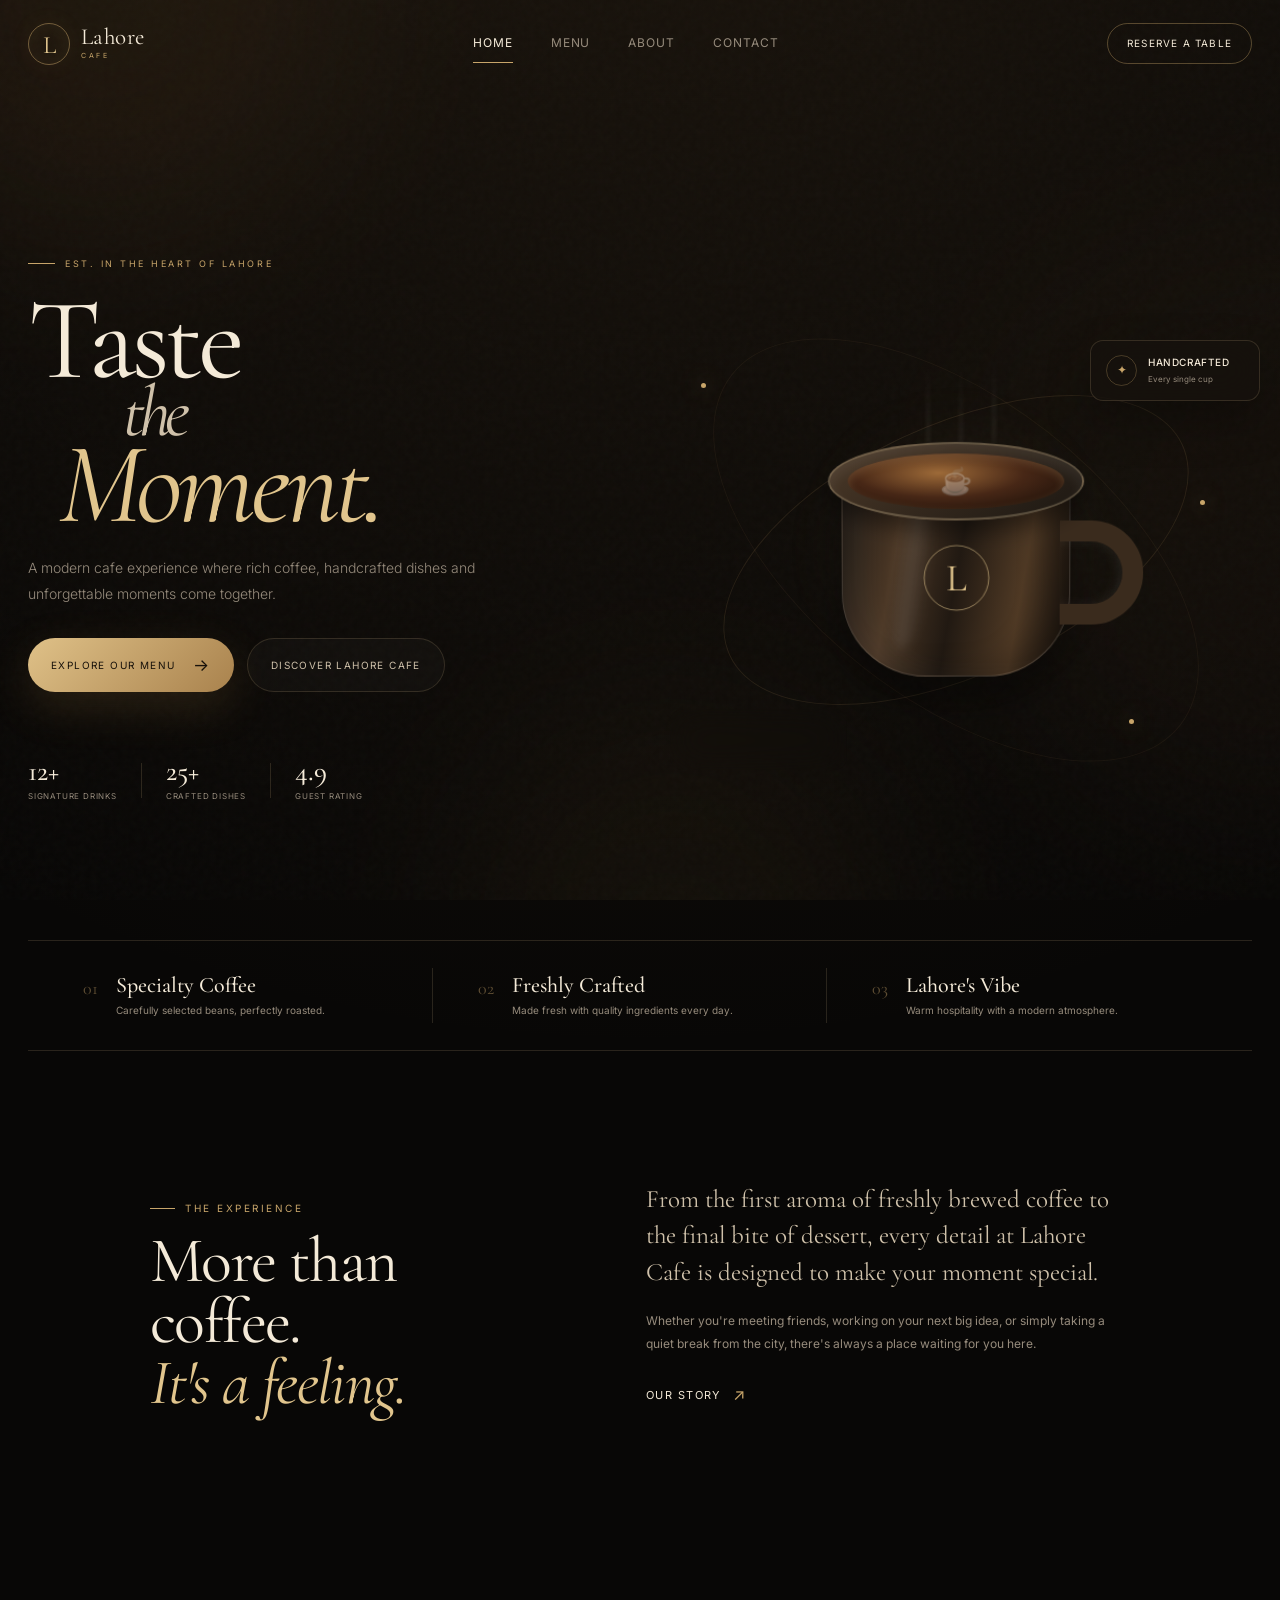
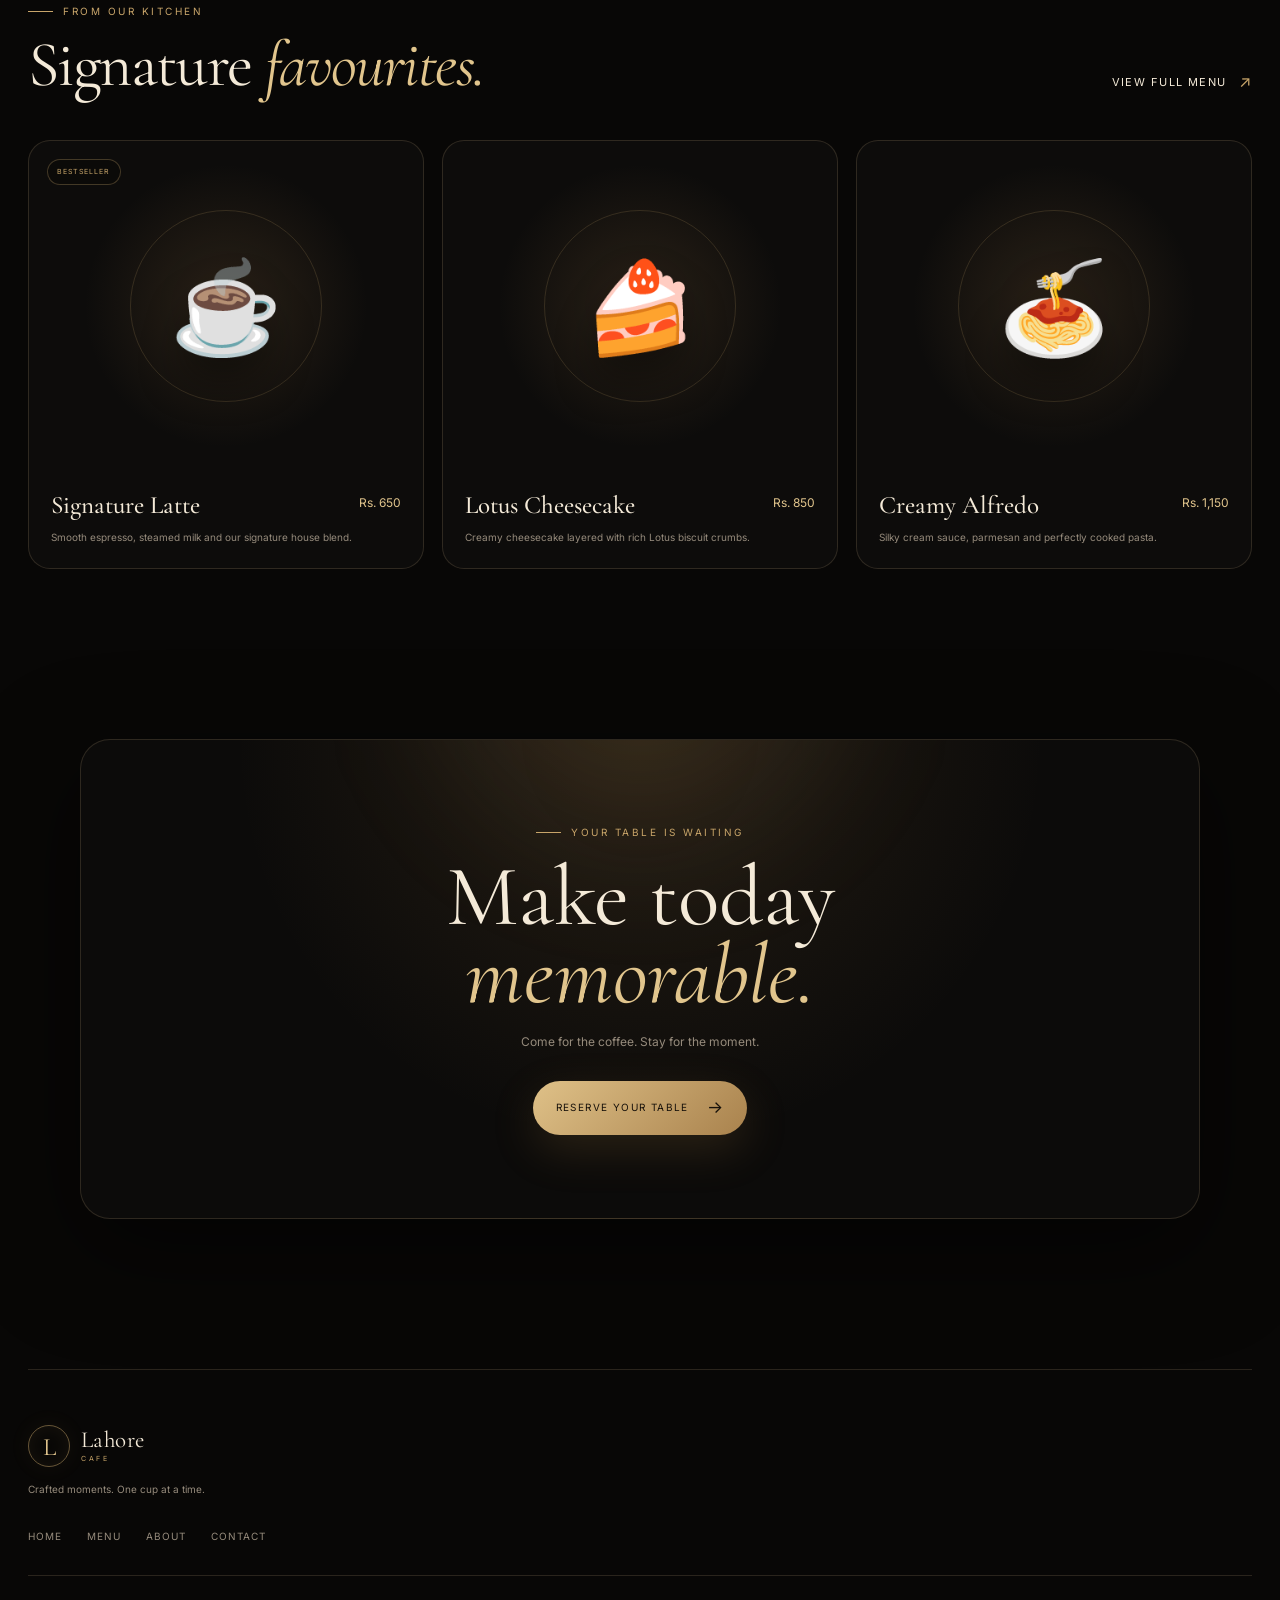
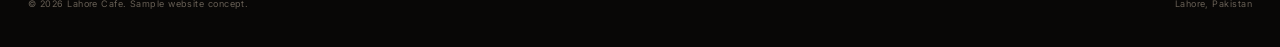
==== commit ab769250: "Update index.html" ====
--- a/index.html
+++ b/index.html
@@ -315,7 +315,7 @@
                         </strong>
 
                         <small>
-                            4.9 / 5 guest rating
+                            4/ 5 guest rating
                         </small>
                     </div>
 
